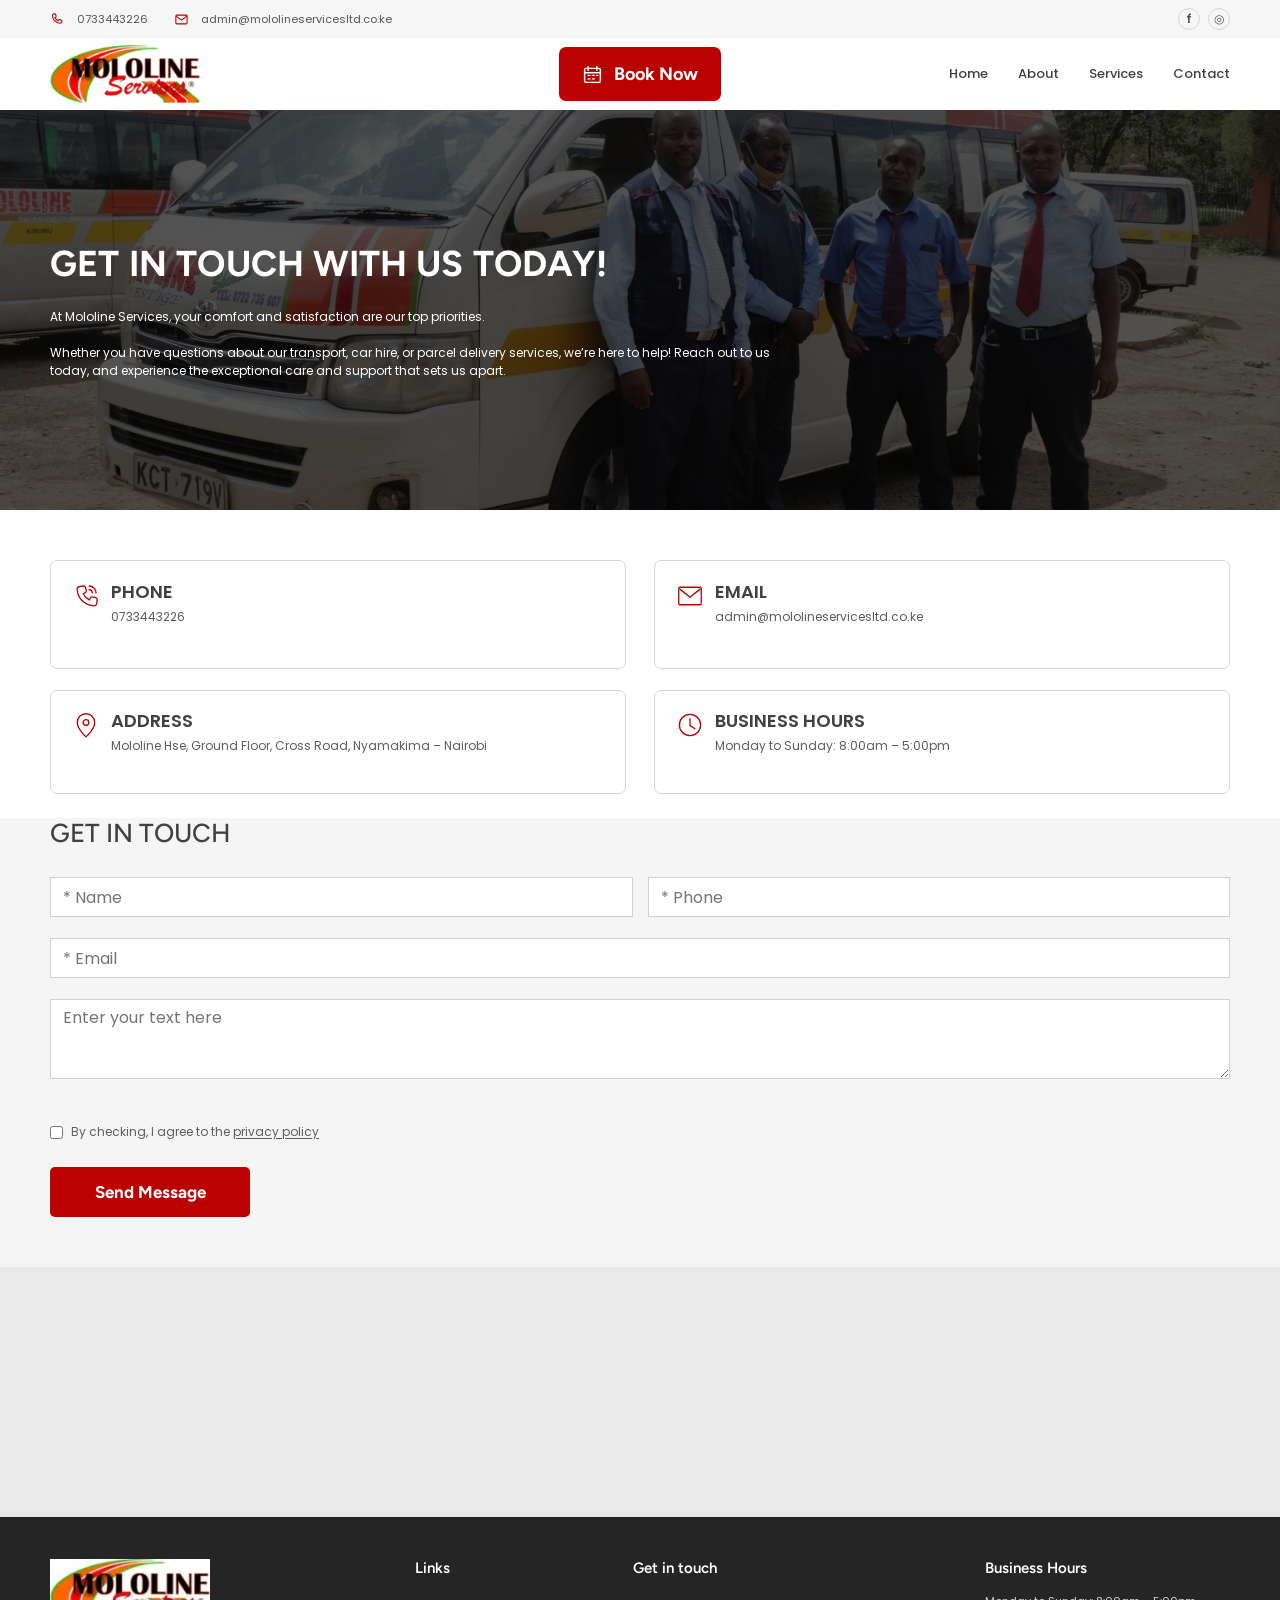
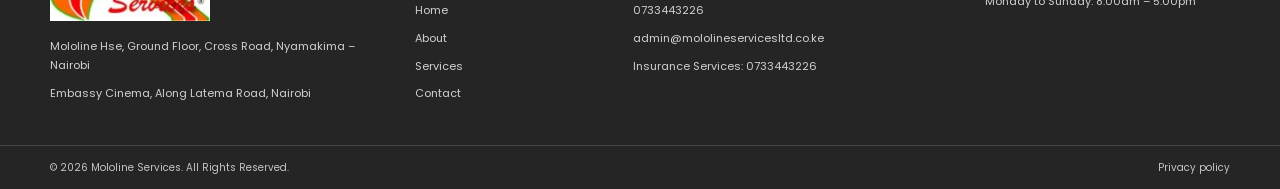
==== index.html @ 15033f82 "Publish Mololine contact site" ====
<!doctype html>
<html lang="en">
  <head>
    <meta charset="utf-8" />
    <meta name="viewport" content="width=device-width, initial-scale=1" />
    <meta
      name="description"
      content="Contact Mololine Services for transport, car hire and parcel delivery enquiries."
    />
    <meta name="theme-color" content="#ffffff" />
    <title>Contact Mololine | Book or Get in Touch</title>
    <link rel="preconnect" href="https://fonts.googleapis.com" />
    <link rel="preconnect" href="https://fonts.gstatic.com" crossorigin />
    <link
      href="https://fonts.googleapis.com/css2?family=Figtree:wght@400;500;600;700;800&family=Poppins:wght@300;400;500;600;700&display=swap"
      rel="stylesheet"
    />
    <link rel="stylesheet" href="styles.css" />
    <script src="app.js" defer></script>
  </head>
  <body>
    <div class="contact-strip">
      <div class="contact-strip-inner">
        <div class="strip-group">
          <span class="strip-icon" aria-hidden="true">
            <svg viewBox="0 0 24 24"><path d="M4 5.5A2.5 2.5 0 0 1 6.5 3h1.2a1.5 1.5 0 0 1 1.45 1.12l.67 2.5a1.5 1.5 0 0 1-.75 1.7l-1.22.7a13.7 13.7 0 0 0 5.13 5.13l.7-1.22a1.5 1.5 0 0 1 1.7-.75l2.5.67A1.5 1.5 0 0 1 19 14.3v1.2a2.5 2.5 0 0 1-2.5 2.5h-.8A12.7 12.7 0 0 1 4 6.3z"/></svg>
          </span>
          <a href="tel:0733443226">0733443226</a>
        </div>
        <div class="strip-group">
          <span class="strip-icon" aria-hidden="true">
            <svg viewBox="0 0 24 24"><rect x="3" y="5" width="18" height="14" rx="1.5"/><path d="m4 7 8 6 8-6"/></svg>
          </span>
          <a href="mailto:admin@mololineservicesltd.co.ke">admin@mololineservicesltd.co.ke</a>
        </div>
        <div class="social-links" aria-label="Social media">
          <a href="https://facebook.com/MoloLineServicesLimited" aria-label="Facebook">f</a>
          <a href="https://instagram.com/mololineservices" aria-label="Instagram">◎</a>
        </div>
      </div>
    </div>

    <header class="site-header" id="top">
      <div class="header-inner">
        <a class="brand" href="#top" aria-label="Mololine Services home">
          <img src="mololine-logo.webp" alt="MOLOLINE Services" width="180" height="70" />
        </a>
        <a class="booking-button" href="https://ticket.mololineserviceskitengela.co.ke/public/booking">
          <svg viewBox="0 0 24 24" aria-hidden="true">
            <rect x="3" y="5" width="18" height="16" rx="1.5" />
            <path d="M7 3v4M17 3v4M3 10h18M7 13h2m3 0h2m3 0h1M7 17h2m3 0h2" />
          </svg>
          <span>Book Now</span>
        </a>
        <button class="menu-toggle" type="button" aria-expanded="false" aria-controls="site-nav" aria-label="Open menu">
          <span></span><span></span><span></span>
        </button>
        <nav class="site-nav" id="site-nav" aria-label="Main navigation">
          <a href="#top">Home</a>
          <a href="#about">About</a>
          <a href="#services">Services</a>
          <a href="#contact">Contact</a>
        </nav>
      </div>
    </header>

    <main>
      <section class="hero" id="about" aria-labelledby="hero-heading">
        <div class="hero-overlay"></div>
        <div class="hero-copy">
          <h1 id="hero-heading">GET IN TOUCH WITH US TODAY!</h1>
          <p>At Mololine Services, your comfort and satisfaction are our top priorities.</p>
          <p>
            Whether you have questions about our transport, car hire, or parcel delivery services,
            we’re here to help! Reach out to us today, and experience the exceptional care and
            support that sets us apart.
          </p>
        </div>
      </section>

      <section class="contact-methods" id="services" aria-label="Contact information">
        <div class="method-grid">
          <article class="method-card">
            <span class="method-icon" aria-hidden="true">
              <svg viewBox="0 0 48 48"><path d="M14.5 8.5 20 8a3 3 0 0 1 3.1 2.2l1.3 5a3 3 0 0 1-1.4 3.3l-3.5 2a24 24 0 0 0 9.8 9.8l2-3.5a3 3 0 0 1 3.3-1.4l5 1.3a3 3 0 0 1 2.2 3.1l-.5 5.5a5 5 0 0 1-5 4.6A28 28 0 0 1 9.9 13.5a5 5 0 0 1 4.6-5z"/><path d="M29 8a11 11 0 0 1 11 11m-11-5a5 5 0 0 1 5 5"/></svg>
            </span>
            <div>
              <h2>Phone</h2>
              <p><a href="tel:0733443226">0733443226</a></p>
            </div>
          </article>
          <article class="method-card">
            <span class="method-icon" aria-hidden="true">
              <svg viewBox="0 0 48 48"><rect x="6" y="10" width="36" height="28" rx="2"/><path d="m8 13 16 13 16-13"/></svg>
            </span>
            <div>
              <h2>Email</h2>
              <p><a href="mailto:admin@mololineservicesltd.co.ke">admin@mololineservicesltd.co.ke</a></p>
            </div>
          </article>
          <article class="method-card">
            <span class="method-icon" aria-hidden="true">
              <svg viewBox="0 0 48 48"><path d="M38 20c0 10-14 23-14 23S10 30 10 20a14 14 0 1 1 28 0Z"/><circle cx="24" cy="20" r="4.5"/></svg>
            </span>
            <div>
              <h2>Address</h2>
              <p>Mololine Hse, Ground Floor, Cross Road, Nyamakima – Nairobi</p>
            </div>
          </article>
          <article class="method-card">
            <span class="method-icon" aria-hidden="true">
              <svg viewBox="0 0 48 48"><circle cx="24" cy="24" r="17"/><path d="M24 14v11l8 5"/></svg>
            </span>
            <div>
              <h2>Business Hours</h2>
              <p>Monday to Sunday: 8:00am – 5:00pm</p>
            </div>
          </article>
        </div>
      </section>

      <section class="contact-form-section" id="contact" aria-labelledby="form-heading">
        <div class="form-wrap">
          <h2 id="form-heading">GET IN TOUCH</h2>
          <form id="contact-form">
            <div class="field-row">
              <input type="text" name="name" placeholder="* Name" aria-label="Name" autocomplete="name" required />
              <input type="tel" name="phone" placeholder="* Phone" aria-label="Phone" autocomplete="tel" required />
            </div>
            <input type="email" name="email" placeholder="* Email" aria-label="Email" autocomplete="email" required />
            <textarea name="message" rows="4" placeholder="Enter your text here" aria-label="Message"></textarea>
            <label class="privacy-check">
              <input type="checkbox" name="consent" required />
              <span>By checking, I agree to the <a href="/privacy-policy">privacy policy</a></span>
            </label>
            <button class="submit-button" type="submit">Send Message</button>
          </form>
        </div>
      </section>

      <section class="map-section" aria-label="Mololine Services location">
        <iframe
          title="Map showing Mololine House in Nyamakima, Nairobi"
          src="https://maps.google.com/maps?q=Mololine%20House%2C%20Cross%20Road%2C%20Nyamakima%2C%20Nairobi&t=&z=14&ie=UTF8&iwloc=&output=embed"
          loading="lazy"
          referrerpolicy="no-referrer-when-downgrade"
        ></iframe>
      </section>
    </main>

    <footer class="site-footer">
      <div class="footer-main">
        <div class="footer-about">
          <a href="#top" aria-label="Mololine Services home">
            <img src="mololine-logo-footer.webp" alt="MOLOLINE Services" width="180" height="70" />
          </a>
          <p>Mololine Hse, Ground Floor, Cross Road, Nyamakima – Nairobi</p>
          <p>Embassy Cinema, Along Latema Road, Nairobi</p>
        </div>
        <div class="footer-links">
          <h2>Links</h2>
          <a href="#top">Home</a>
          <a href="#about">About</a>
          <a href="#services">Services</a>
          <a href="#contact">Contact</a>
        </div>
        <div class="footer-contact">
          <h2>Get in touch</h2>
          <a href="tel:0733443226">0733443226</a>
          <a href="mailto:admin@mololineservicesltd.co.ke">admin@mololineservicesltd.co.ke</a>
          <p>Insurance Services: <a href="tel:0733443226">0733443226</a></p>
        </div>
        <div class="footer-hours">
          <h2>Business Hours</h2>
          <p>Monday to Sunday: 8:00am – 5:00pm</p>
        </div>
      </div>
      <div class="footer-bottom">
        <span>© <span id="year"></span> Mololine Services. All Rights Reserved.</span>
        <a href="/privacy-policy">Privacy policy</a>
      </div>
    </footer>
  </body>
</html>
---- styles.css ----
:root {
  --red: #bb0000;
  --ink: #414141;
  --light: #f6f6f6;
  --line: #d5d5d5;
  font-family: "Poppins", Arial, sans-serif;
  color: var(--ink);
  font-synthesis: none;
  text-rendering: optimizeLegibility;
}

* { box-sizing: border-box; }
html { scroll-behavior: smooth; }
body { margin: 0; background: #fff; }
a { color: inherit; text-decoration: none; }
button, input, textarea { font: inherit; }

.contact-strip { min-height: 38px; background: #f6f6f6; color: #555; font-size: 11px; }
.contact-strip-inner { width: min(1180px, calc(100% - 40px)); min-height: 38px; margin: auto; display: flex; align-items: center; gap: 26px; }
.strip-group { display: flex; align-items: center; gap: 12px; }
.strip-group > a + a { margin-left: 8px; }
.strip-icon { display: inline-flex; width: 15px; height: 15px; color: var(--red); }
.strip-icon svg { width: 100%; height: 100%; fill: none; stroke: currentColor; stroke-width: 1.7; stroke-linecap: round; stroke-linejoin: round; }
.social-links { display: flex; gap: 8px; margin-left: auto; }
.social-links a { display: grid; width: 22px; height: 22px; place-items: center; border: 1px solid #d7d7d7; border-radius: 50%; font-size: 12px; font-weight: 600; }

.site-header { position: relative; z-index: 5; height: 72px; background: #fff; }
.header-inner { position: relative; width: min(1180px, calc(100% - 40px)); height: 100%; margin: auto; display: flex; align-items: center; justify-content: space-between; }
.brand { display: flex; align-items: center; }
.brand img { display: block; width: 150px; height: auto; object-fit: contain; }
.booking-button { position: absolute; left: 50%; top: 50%; transform: translate(-50%, -50%); display: inline-flex; height: 54px; min-width: 162px; align-items: center; justify-content: center; gap: 11px; padding: 0 22px; border-radius: 7px; background: var(--red); color: #fff; font: 700 18px "Figtree", sans-serif; }
.booking-button:hover, .submit-button:hover { background: #a00000; }
.booking-button svg { width: 21px; height: 21px; fill: none; stroke: currentColor; stroke-width: 1.7; stroke-linecap: round; stroke-linejoin: round; }
.site-nav { display: flex; align-items: center; gap: 30px; font-size: 13px; font-weight: 500; }
.site-nav a:hover { color: var(--red); }
.menu-toggle { display: block; width: 38px; height: 38px; padding: 7px 4px; border: 0; background: transparent; cursor: pointer; }
.menu-toggle span { display: block; width: 29px; height: 2px; margin: 6px 0; background: #444; transition: transform .2s, opacity .2s; }
.menu-toggle[aria-expanded="true"] span:first-child { transform: translateY(8px) rotate(45deg); }
.menu-toggle[aria-expanded="true"] span:nth-child(2) { opacity: 0; }
.menu-toggle[aria-expanded="true"] span:last-child { transform: translateY(-8px) rotate(-45deg); }

.hero { position: relative; min-height: 400px; display: flex; align-items: center; overflow: hidden; background: #333 url("contact-hero.jpg") center 47% / cover no-repeat; color: #fff; }
.hero-overlay { position: absolute; inset: 0; background: rgba(0, 0, 0, .68); }
.hero-copy { position: relative; z-index: 1; width: min(1180px, calc(100% - 40px)); margin: auto; padding: 35px 0; transform: translateY(1px); }
.hero h1 { margin: 0 0 23px; font: 700 36px/1.2 "Figtree", sans-serif; letter-spacing: .005em; }
.hero p { max-width: 720px; margin: 0 0 18px; font-size: 12px; font-weight: 400; line-height: 1.5; }
.hero p:last-child { margin-bottom: 0; }

.contact-methods { padding: 50px 0 24px; background: #fff; }
.method-grid { width: min(1180px, calc(100% - 30px)); margin: auto; display: grid; grid-template-columns: repeat(2, minmax(0, 1fr)); align-items: start; gap: 21px 28px; }
.method-card { min-height: 109px; display: flex; align-items: flex-start; gap: 10px; padding: 20px 20px; border: 1px solid #d6d6d6; border-radius: 7px; background: #fff; }
.method-card:nth-child(n + 3) { min-height: 104px; padding-top: 19px; }
.method-icon { display: block; width: 30px; height: 30px; flex: 0 0 30px; color: var(--red); }
.method-icon svg { width: 100%; height: 100%; fill: none; stroke: currentColor; stroke-width: 2.1; stroke-linecap: round; stroke-linejoin: round; }
.method-card h2 { margin: 0 0 4px; font: 600 18px/1.25 "Poppins", sans-serif; text-transform: uppercase; }
.method-card p { margin: 0 0 1px; color: #5d5d5d; font-size: 12px; line-height: 1.5; overflow-wrap: anywhere; }
.method-card a:hover { color: var(--red); }

.contact-form-section { padding: 0 0 50px; background: #f5f5f5; }
.form-wrap { width: min(1180px, calc(100% - 30px)); margin: auto; }
.form-wrap > h2 { margin: 0 0 24px; font: 500 26px/1.2 "Figtree", sans-serif; }
#contact-form { display: flex; flex-direction: column; align-items: flex-start; gap: 21px; padding-top: 4px; }
.field-row { display: grid; width: 100%; grid-template-columns: repeat(2, minmax(0, 1fr)); gap: 15px; }
#contact-form input[type="text"],
#contact-form input[type="tel"],
#contact-form input[type="email"],
#contact-form textarea { width: 100%; height: 40px; min-height: 40px; padding: 8px 12px; border: 1px solid #d1d1d1; border-radius: 0; outline: 0; background: #fff; color: #444; font: 16px/20px "Poppins", sans-serif; }
#contact-form input::placeholder, #contact-form textarea::placeholder { color: #747474; opacity: 1; }
#contact-form textarea { height: 80px; min-height: 80px; resize: vertical; }
#contact-form input:focus, #contact-form textarea:focus { border-color: #888; }
.privacy-check { display: flex; align-items: center; gap: 8px; margin: 23px 0 5px; color: #5e5e5e; font-size: 12px; }
.privacy-check input { width: 13px; height: 13px; margin: 0; accent-color: var(--red); }
.privacy-check a { text-decoration: underline; text-underline-offset: 2px; }
.submit-button { min-width: 200px; min-height: 50px; padding: 10px 30px; border: 0; border-radius: 5px; background: var(--red); color: white; font: 700 17px "Figtree", sans-serif; cursor: pointer; transition: background .18s; }

.map-section { height: 250px; background: #e9e9e9; }
.map-section iframe { display: block; width: 100%; height: 100%; border: 0; }

.site-footer { background: #252525; color: #eee; }
.footer-main { width: min(1180px, calc(100% - 40px)); margin: auto; padding: 42px 0 34px; display: grid; grid-template-columns: 1.35fr .75fr 1.3fr 1fr; gap: 34px; }
.footer-about img { display: block; width: 160px; height: auto; margin: 0 0 16px; }
.footer-about p, .footer-contact p, .footer-hours p { margin: 0 0 9px; color: #d1d1d1; font-size: 11px; line-height: 1.7; }
.footer-main h2 { margin: 0 0 15px; color: #fff; font: 600 15px "Figtree", sans-serif; }
.footer-links, .footer-contact { display: flex; flex-direction: column; align-items: flex-start; gap: 9px; }
.footer-links a, .footer-contact > a, .footer-contact p { color: #d1d1d1; font-size: 11px; line-height: 1.7; }
.footer-links a:hover, .footer-contact a:hover, .footer-bottom a:hover { color: #fff; }
.footer-bottom { min-height: 44px; display: flex; justify-content: space-between; align-items: center; gap: 15px; padding: 10px max(calc((100vw - 1180px) / 2), 20px); border-top: 1px solid rgba(255,255,255,.15); color: #c5c5c5; font-size: 10px; }

@media (min-width: 901px) {
  .contact-strip { display: block; }
}

@media (max-width: 900px) {
  .contact-strip { display: none; }
  .site-header { height: 72px; }
  .header-inner { width: calc(100% - 38px); }
  .brand img { width: 150px; }
  .booking-button { min-width: 162px; height: 54px; font-size: 18px; }
  .site-nav { position: absolute; top: 72px; right: -19px; left: -19px; display: none; align-items: stretch; gap: 0; padding: 8px 20px 16px; background: #fff; box-shadow: 0 9px 14px rgba(0,0,0,.11); }
  .site-nav.is-open { display: flex; flex-direction: column; }
  .site-nav a { padding: 12px 0; border-bottom: 1px solid #eee; }
  .hero { min-height: 400px; }
  .hero-copy { width: calc(100% - 30px); }
  .hero h1 { margin-bottom: 23px; font-size: 36px; }
  .hero p { max-width: 513px; }
}

@media (max-width: 560px) {
  .header-inner { width: calc(100% - 28px); }
  .brand img { width: 120px; }
  .booking-button { min-width: 122px; height: 43px; gap: 7px; padding: 0 12px; font-size: 14px; }
  .booking-button svg { width: 18px; height: 18px; }
  .menu-toggle { width: 31px; padding-right: 0; }
  .menu-toggle span { width: 26px; }
  .site-nav { right: -14px; left: -14px; }
  .hero { min-height: 390px; background-position: 53% center; }
  .hero-copy { width: calc(100% - 30px); }
  .hero-copy { transform: none; }
  .hero h1 { max-width: 390px; margin-bottom: 19px; font-size: 29px; }
  .hero p { margin-bottom: 12px; font-size: 12px; line-height: 1.5; }
  .contact-methods { padding: 28px 0 34px; }
  .method-grid { width: calc(100% - 30px); grid-template-columns: 1fr; gap: 14px; }
  .method-card { min-height: 108px; padding: 22px 21px; }
  .method-card h2 { font-size: 18px; }
  .method-card p { font-size: 12px; }
  .contact-form-section { padding: 30px 0 36px; }
  .form-wrap { width: calc(100% - 30px); }
  .form-wrap > h2 { margin-bottom: 24px; font-size: 25px; }
  #contact-form { gap: 15px; }
  .field-row { grid-template-columns: 1fr; gap: 15px; }
  #contact-form input[type="text"],
  #contact-form input[type="tel"],
  #contact-form input[type="email"],
  #contact-form textarea { height: 43px; min-height: 43px; font-size: 14px; }
  #contact-form textarea { height: 105px; min-height: 105px; }
  .privacy-check { align-items: flex-start; font-size: 11px; }
  .privacy-check input { margin-top: 2px; }
  .submit-button { min-width: 185px; }
  .map-section { height: 210px; }
  .footer-main { width: calc(100% - 30px); padding: 30px 0; grid-template-columns: 1fr 1fr; gap: 26px 18px; }
  .footer-about { grid-column: 1 / -1; }
  .footer-bottom { padding-right: 15px; padding-left: 15px; font-size: 9px; }
}

@media (prefers-reduced-motion: reduce) {
  *, *::before, *::after { scroll-behavior: auto !important; transition-duration: .01ms !important; }
}
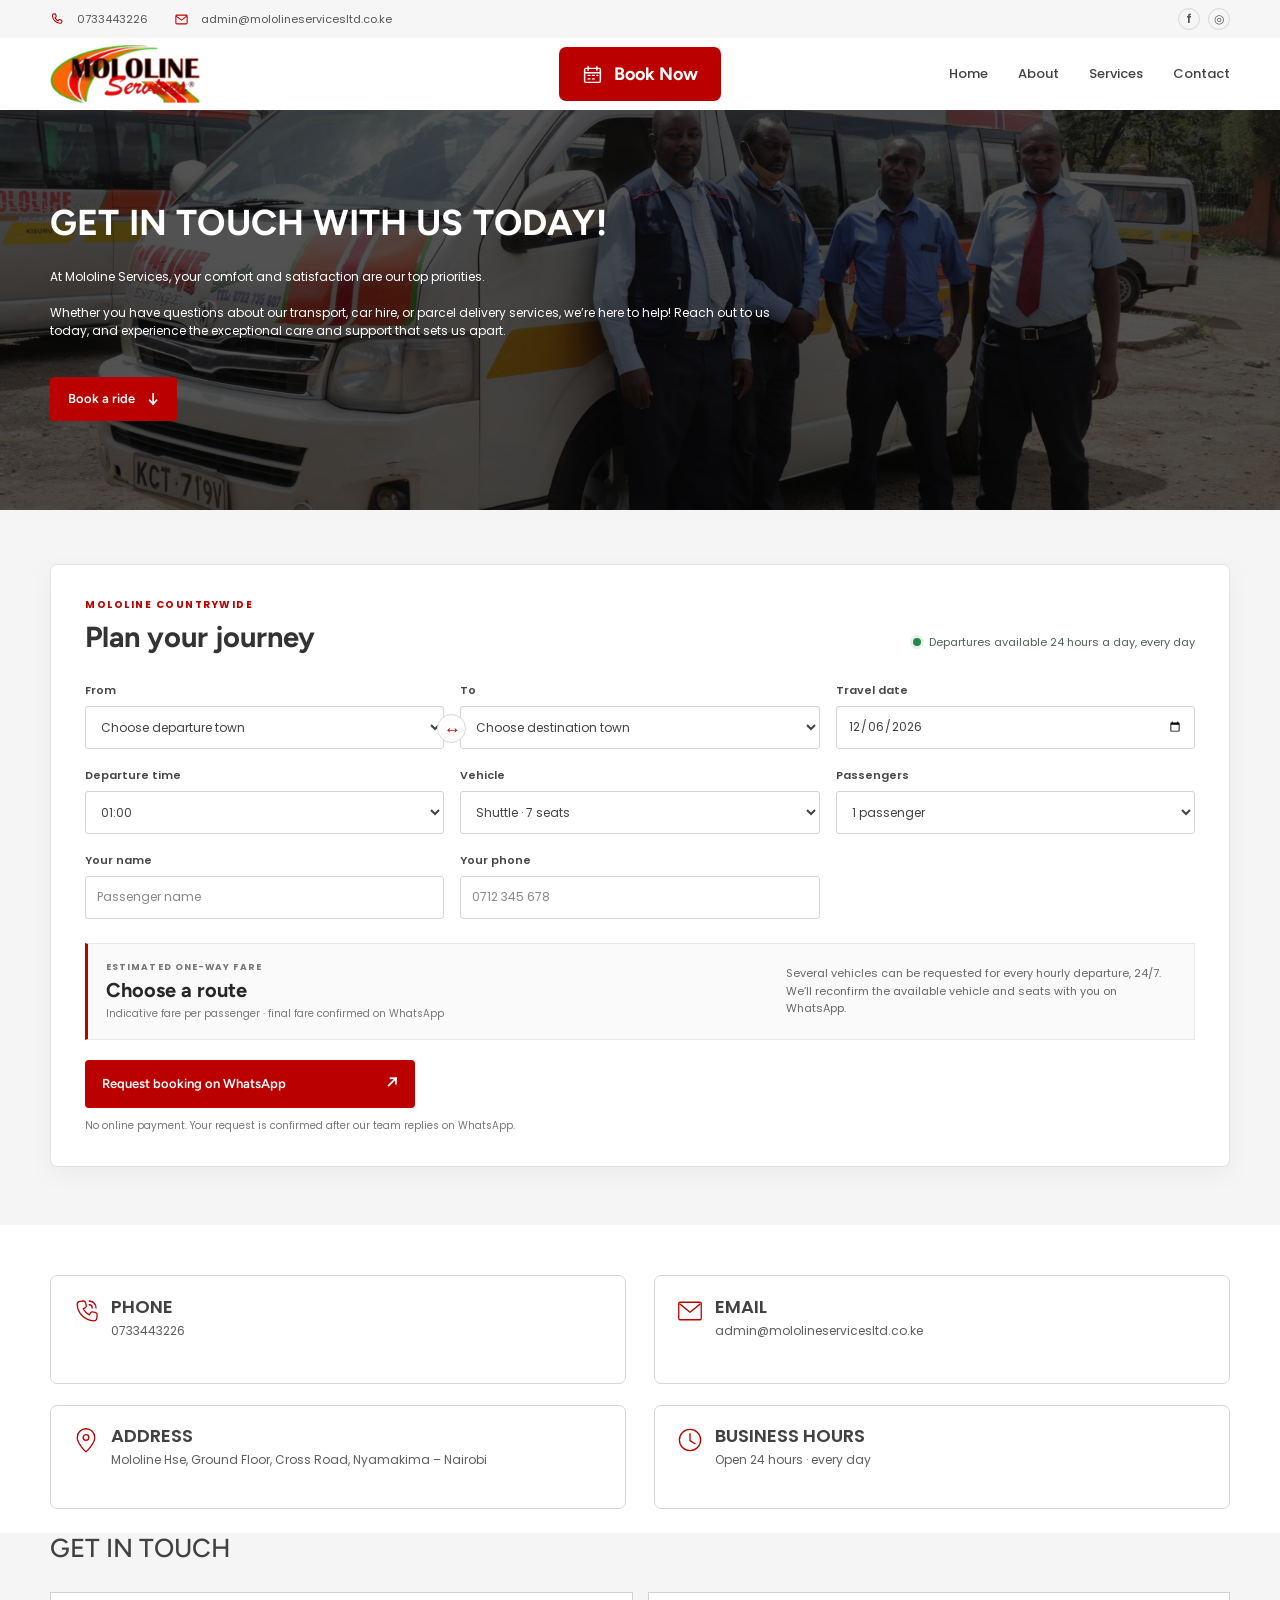
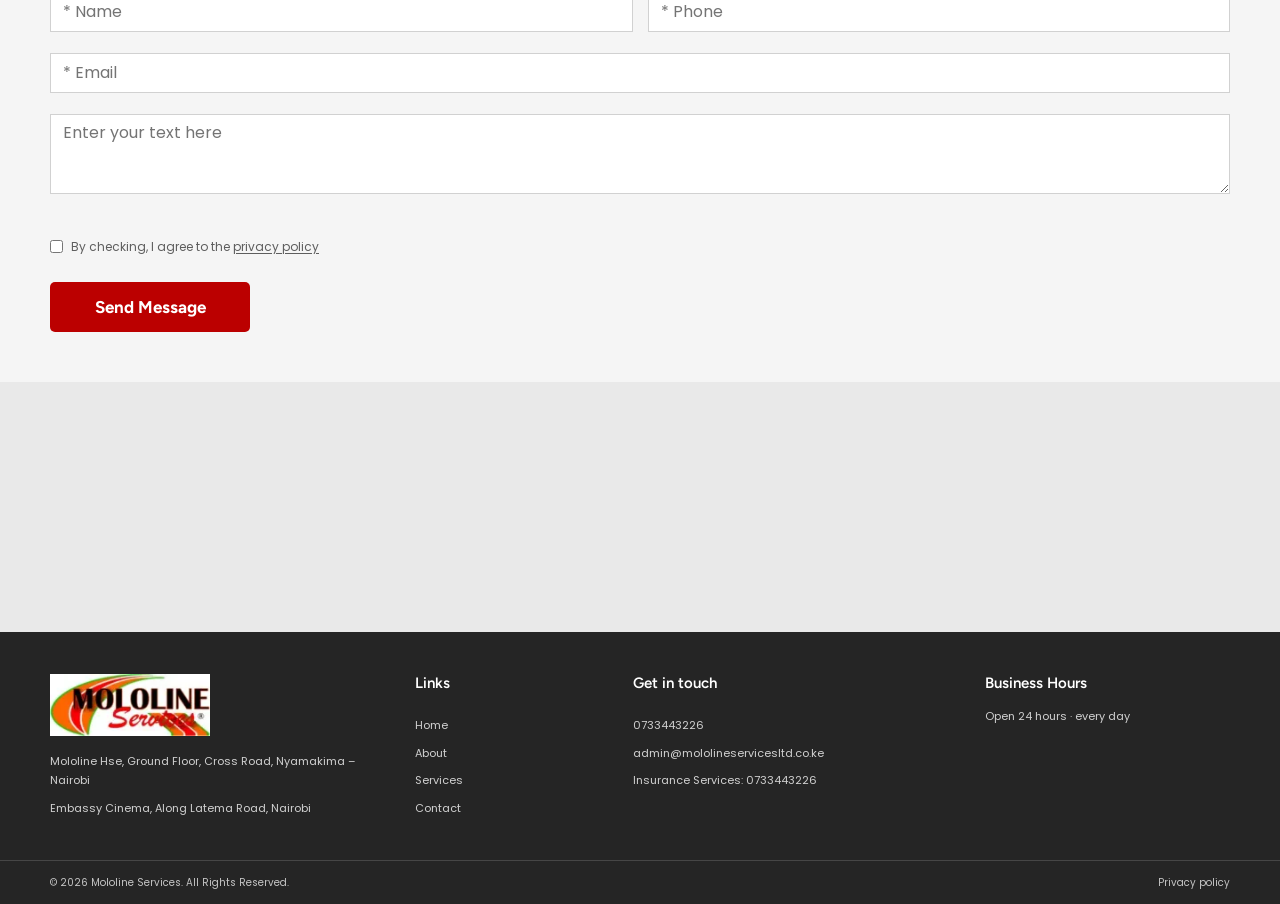
==== commit a75101b7: "Add nationwide WhatsApp booking flow Add 24/7 nationwide booking, indicative route fares, and direct" ====
--- a/index.html
+++ b/index.html
@@ -45,7 +45,7 @@
         <a class="brand" href="#top" aria-label="Mololine Services home">
           <img src="mololine-logo.webp" alt="MOLOLINE Services" width="180" height="70" />
         </a>
-        <a class="booking-button" href="https://ticket.mololineserviceskitengela.co.ke/public/booking">
+        <a class="booking-button" href="#booking">
           <svg viewBox="0 0 24 24" aria-hidden="true">
             <rect x="3" y="5" width="18" height="16" rx="1.5" />
             <path d="M7 3v4M17 3v4M3 10h18M7 13h2m3 0h2m3 0h1M7 17h2m3 0h2" />
@@ -75,6 +75,79 @@
             we’re here to help! Reach out to us today, and experience the exceptional care and
             support that sets us apart.
           </p>
+          <a class="hero-booking-link" href="#booking">Book a ride <span aria-hidden="true">↓</span></a>
+        </div>
+      </section>
+
+      <section class="booking-section" id="booking" aria-labelledby="booking-heading">
+        <div class="booking-wrap">
+          <div class="booking-heading">
+            <div>
+              <p class="booking-eyebrow">MOLOLINE COUNTRYWIDE</p>
+              <h2 id="booking-heading">Plan your journey</h2>
+            </div>
+            <p class="availability-note"><span aria-hidden="true"></span> Departures available 24 hours a day, every day</p>
+          </div>
+
+          <form id="booking-form">
+            <div class="booking-fields">
+              <label>
+                <span>From</span>
+                <select name="origin" id="origin" required>
+                  <option value="">Choose departure town</option>
+                </select>
+              </label>
+              <button class="route-swap" id="swap-route" type="button" aria-label="Swap departure and destination">↔</button>
+              <label>
+                <span>To</span>
+                <select name="destination" id="destination" required>
+                  <option value="">Choose destination town</option>
+                </select>
+              </label>
+              <label>
+                <span>Travel date</span>
+                <input name="date" id="travel-date" type="date" required />
+              </label>
+              <label>
+                <span>Departure time</span>
+                <select name="time" id="departure-time" required></select>
+              </label>
+              <label>
+                <span>Vehicle</span>
+                <select name="vehicle" id="vehicle" required>
+                  <option value="Shuttle (7 seats)">Shuttle · 7 seats</option>
+                  <option value="Minibus (14 seats)">Minibus · 14 seats</option>
+                  <option value="Coach (45 seats)">Coach · 45 seats</option>
+                </select>
+              </label>
+              <label>
+                <span>Passengers</span>
+                <select name="passengers" id="passengers" required></select>
+              </label>
+              <label>
+                <span>Your name</span>
+                <input name="name" type="text" autocomplete="name" placeholder="Passenger name" required />
+              </label>
+              <label>
+                <span>Your phone</span>
+                <input name="phone" type="tel" autocomplete="tel" placeholder="0712 345 678" required />
+              </label>
+            </div>
+
+            <div class="booking-summary" aria-live="polite">
+              <div>
+                <span class="fare-label">ESTIMATED ONE-WAY FARE</span>
+                <strong id="fare-estimate">Choose a route</strong>
+                <small>Indicative fare per passenger · final fare confirmed on WhatsApp</small>
+              </div>
+              <p>Several vehicles can be requested for every hourly departure, 24/7. We’ll reconfirm the available vehicle and seats with you on WhatsApp.</p>
+            </div>
+
+            <button class="booking-submit" type="submit">
+              <span>Request booking on WhatsApp</span><span aria-hidden="true">↗</span>
+            </button>
+            <p class="booking-disclaimer">No online payment. Your request is confirmed after our team replies on WhatsApp.</p>
+          </form>
         </div>
       </section>
 
@@ -113,7 +186,7 @@
             </span>
             <div>
               <h2>Business Hours</h2>
-              <p>Monday to Sunday: 8:00am – 5:00pm</p>
+              <p>Open 24 hours · every day</p>
             </div>
           </article>
         </div>
@@ -172,7 +245,7 @@
         </div>
         <div class="footer-hours">
           <h2>Business Hours</h2>
-          <p>Monday to Sunday: 8:00am – 5:00pm</p>
+          <p>Open 24 hours · every day</p>
         </div>
       </div>
       <div class="footer-bottom">
--- a/styles.css
+++ b/styles.css
@@ -45,6 +45,34 @@
 .hero h1 { margin: 0 0 23px; font: 700 36px/1.2 "Figtree", sans-serif; letter-spacing: .005em; }
 .hero p { max-width: 720px; margin: 0 0 18px; font-size: 12px; font-weight: 400; line-height: 1.5; }
 .hero p:last-child { margin-bottom: 0; }
+.hero-booking-link { display: inline-flex; align-items: center; gap: 12px; margin-top: 19px; padding: 12px 18px; border-radius: 4px; background: var(--red); color: #fff; font: 600 13px "Figtree", sans-serif; }
+.hero-booking-link span { font-size: 17px; }
+.hero-booking-link:hover { background: #a00000; }
+
+.booking-section { padding: 54px 0 58px; background: #f5f5f5; }
+.booking-wrap { width: min(1180px, calc(100% - 40px)); margin: auto; padding: 32px 34px; border: 1px solid #e1e1e1; border-radius: 7px; background: #fff; box-shadow: 0 8px 28px rgba(0,0,0,.045); }
+.booking-heading { display: flex; align-items: end; justify-content: space-between; gap: 20px; margin-bottom: 27px; }
+.booking-eyebrow { margin: 0 0 7px; color: var(--red); font-size: 10px; font-weight: 700; letter-spacing: .15em; }
+.booking-heading h2 { margin: 0; color: #333; font: 700 29px/1.2 "Figtree", sans-serif; }
+.availability-note { display: flex; align-items: center; gap: 8px; margin: 0 0 4px; color: #4f6253; font-size: 11px; }
+.availability-note span { width: 8px; height: 8px; border-radius: 50%; background: #26874d; box-shadow: 0 0 0 3px #e4f3e8; }
+.booking-fields { position: relative; display: grid; grid-template-columns: repeat(3, minmax(0, 1fr)); gap: 18px 16px; }
+.booking-fields label { display: flex; min-width: 0; flex-direction: column; gap: 7px; }
+.booking-fields label > span { color: #464646; font-size: 11px; font-weight: 600; }
+.booking-fields input, .booking-fields select { width: 100%; min-width: 0; height: 43px; padding: 0 11px; border: 1px solid #d5d5d5; border-radius: 3px; outline: 0; background: #fff; color: #424242; font: 12px "Poppins", sans-serif; }
+.booking-fields input:focus, .booking-fields select:focus { border-color: var(--red); box-shadow: 0 0 0 3px rgba(187,0,0,.08); }
+.booking-fields input::placeholder { color: #888; }
+.route-swap { position: absolute; z-index: 1; top: 32px; left: calc(33.333% - 18px); width: 29px; height: 29px; border: 1px solid #d7d7d7; border-radius: 50%; background: #fff; color: var(--red); cursor: pointer; font-size: 17px; }
+.booking-summary { display: flex; justify-content: space-between; align-items: center; gap: 22px; margin-top: 24px; padding: 17px 18px; border: 1px solid #e9e9e9; border-left: 3px solid var(--red); background: #fafafa; }
+.booking-summary > div { display: flex; flex-direction: column; gap: 4px; }
+.fare-label { color: #777; font-size: 9px; font-weight: 700; letter-spacing: .12em; }
+.booking-summary strong { color: #272727; font: 700 20px "Figtree", sans-serif; }
+.booking-summary small { color: #777; font-size: 10px; }
+.booking-summary > p { max-width: 390px; margin: 0; color: #676767; font-size: 11px; line-height: 1.6; }
+.booking-submit { display: flex; width: min(100%, 330px); min-height: 48px; align-items: center; justify-content: space-between; margin-top: 20px; padding: 0 17px; border: 0; border-radius: 4px; background: var(--red); color: #fff; font: 600 13px "Figtree", sans-serif; cursor: pointer; }
+.booking-submit:hover { background: #a00000; }
+.booking-submit span:last-child { font-size: 18px; }
+.booking-disclaimer { margin: 10px 0 0; color: #767676; font-size: 10px; }
 
 .contact-methods { padding: 50px 0 24px; background: #fff; }
 .method-grid { width: min(1180px, calc(100% - 30px)); margin: auto; display: grid; grid-template-columns: repeat(2, minmax(0, 1fr)); align-items: start; gap: 21px 28px; }
@@ -103,6 +131,10 @@
   .hero-copy { width: calc(100% - 30px); }
   .hero h1 { margin-bottom: 23px; font-size: 36px; }
   .hero p { max-width: 513px; }
+  .booking-section { padding: 35px 0; }
+  .booking-wrap { width: calc(100% - 30px); padding: 26px 23px; }
+  .booking-fields { grid-template-columns: repeat(2, minmax(0, 1fr)); }
+  .route-swap { top: 31px; left: calc(50% - 15px); }
 }
 
 @media (max-width: 560px) {
@@ -118,6 +150,20 @@
   .hero-copy { transform: none; }
   .hero h1 { max-width: 390px; margin-bottom: 19px; font-size: 29px; }
   .hero p { margin-bottom: 12px; font-size: 12px; line-height: 1.5; }
+  .hero-booking-link { margin-top: 13px; padding: 10px 14px; }
+  .booking-section { padding: 27px 0 30px; }
+  .booking-wrap { width: calc(100% - 30px); padding: 22px 17px; }
+  .booking-heading { display: block; margin-bottom: 20px; }
+  .booking-heading h2 { font-size: 25px; }
+  .availability-note { margin-top: 12px; font-size: 10px; }
+  .booking-fields { grid-template-columns: 1fr; gap: 13px; }
+  .route-swap { top: 81px; right: 9px; left: auto; }
+  .booking-fields label > span { font-size: 11px; }
+  .booking-summary { align-items: flex-start; flex-direction: column; gap: 11px; margin-top: 18px; padding: 14px; }
+  .booking-summary strong { font-size: 18px; }
+  .booking-summary > p { font-size: 10px; }
+  .booking-submit { width: 100%; }
+  .booking-disclaimer { font-size: 9px; line-height: 1.5; }
   .contact-methods { padding: 28px 0 34px; }
   .method-grid { width: calc(100% - 30px); grid-template-columns: 1fr; gap: 14px; }
   .method-card { min-height: 108px; padding: 22px 21px; }
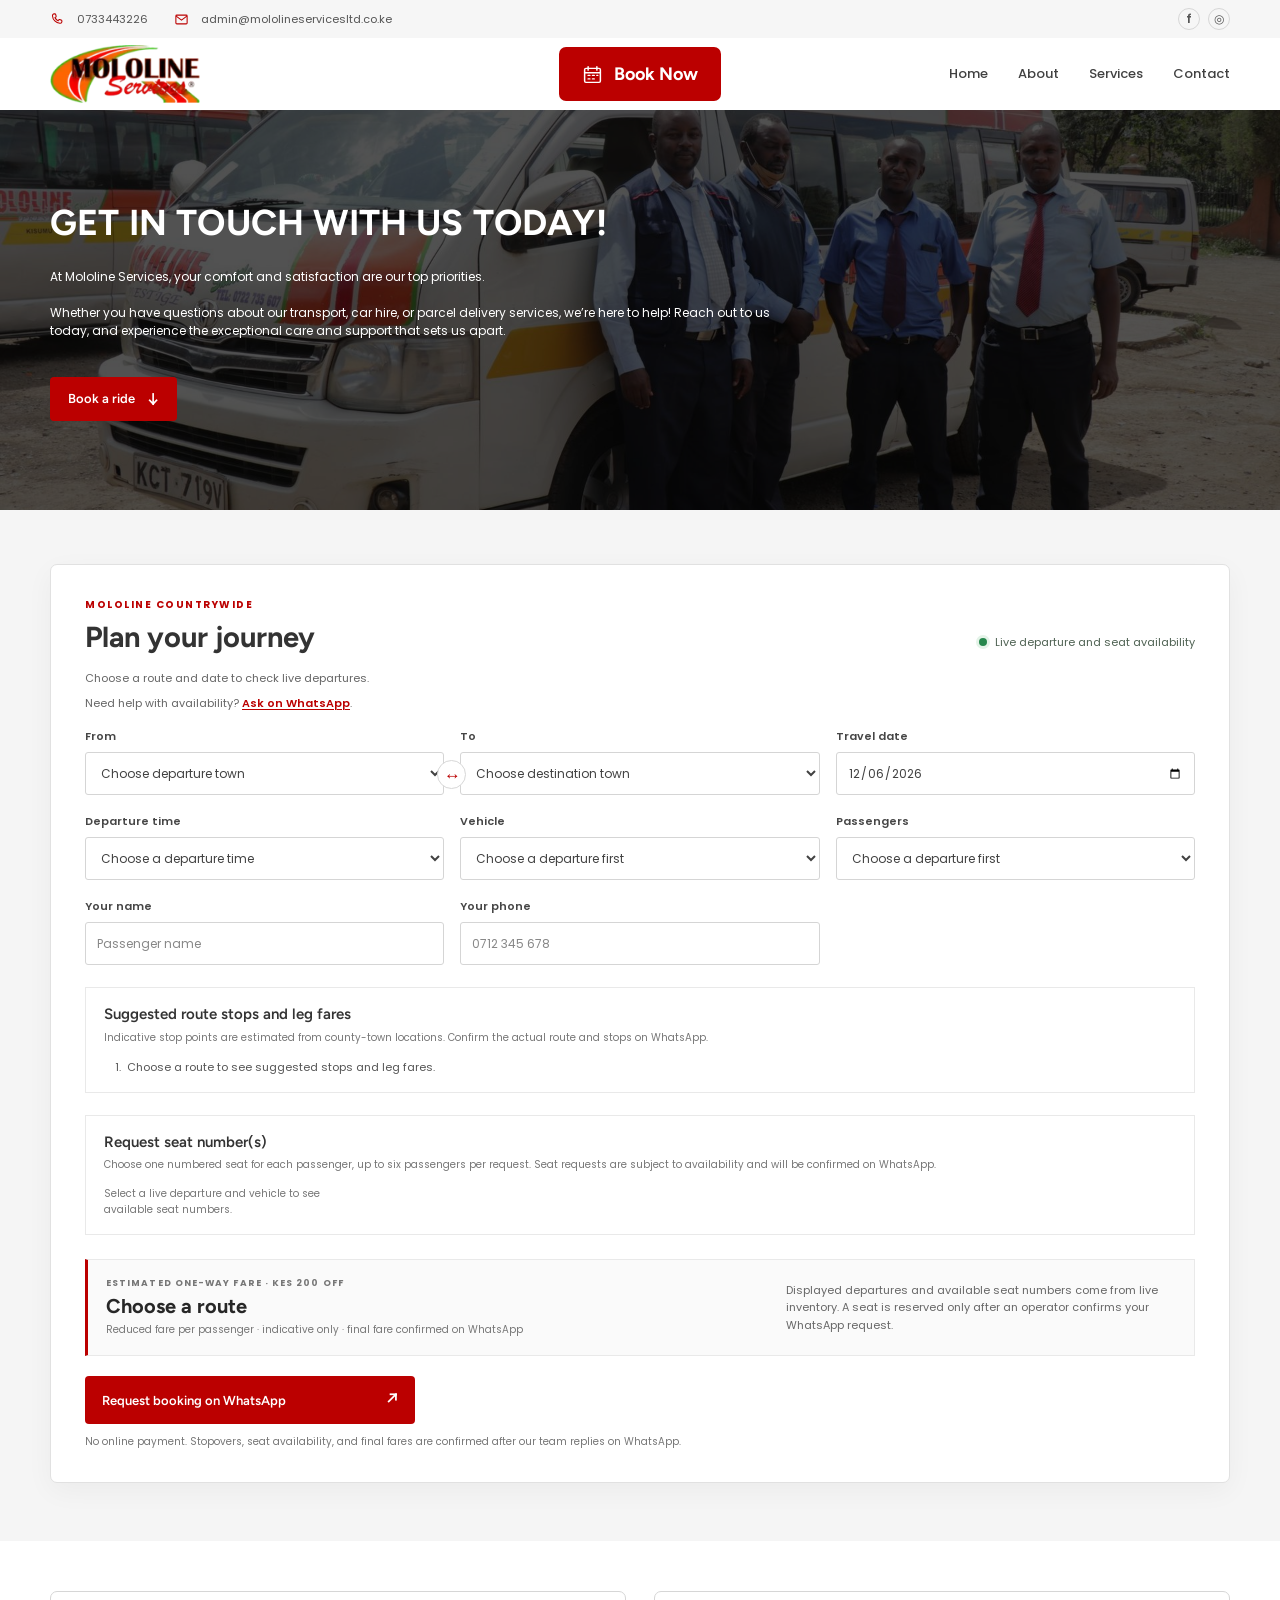
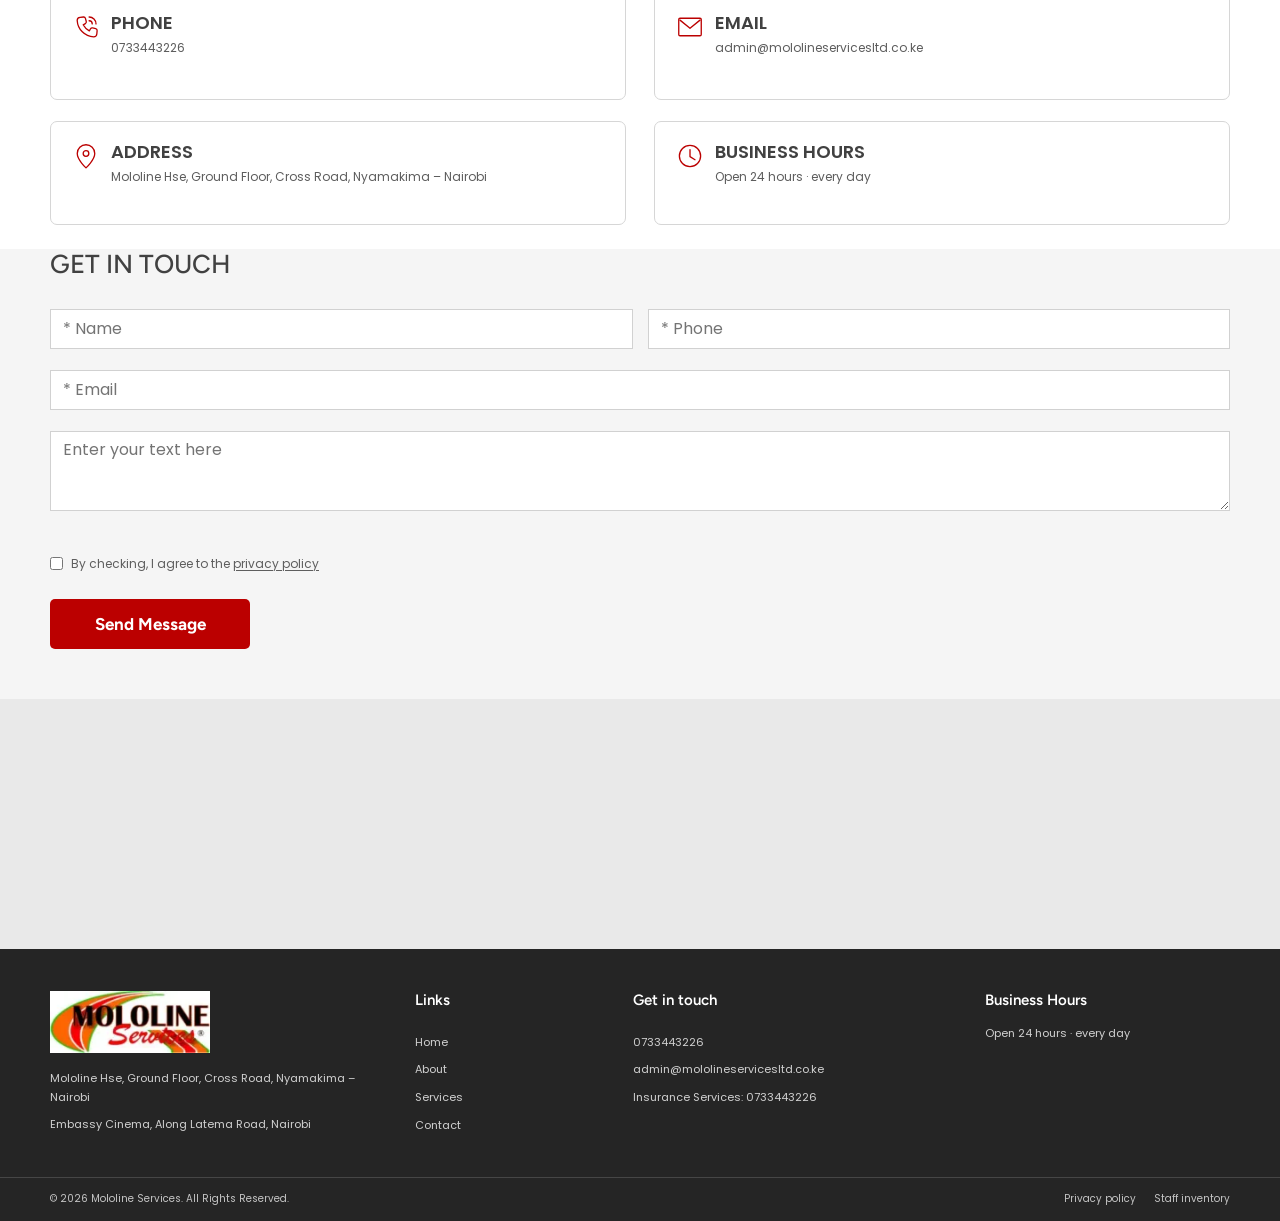
==== commit 440820a4: "Add live Google Sheets seat inventory" ====
--- a/index.html
+++ b/index.html
@@ -16,7 +16,8 @@
       rel="stylesheet"
     />
     <link rel="stylesheet" href="styles.css" />
-    <script src="app.js" defer></script>
+    <script src="inventory-config.js"></script>
+    <script type="module" src="app.js"></script>
   </head>
   <body>
     <div class="contact-strip">
@@ -86,8 +87,11 @@
               <p class="booking-eyebrow">MOLOLINE COUNTRYWIDE</p>
               <h2 id="booking-heading">Plan your journey</h2>
             </div>
-            <p class="availability-note"><span aria-hidden="true"></span> Departures available 24 hours a day, every day</p>
+            <p class="availability-note"><span aria-hidden="true"></span> Live departure and seat availability</p>
           </div>
+
+          <p class="inventory-status" id="inventory-status" role="status">Choose a route and date to check live departures.</p>
+          <p class="inventory-fallback">Need help with availability? <a href="https://wa.me/254733443226?text=Hello%20Mololine%2C%20please%20help%20me%20check%20live%20seat%20availability." target="_blank" rel="noopener noreferrer">Ask on WhatsApp</a>.</p>
 
           <form id="booking-form">
             <div class="booking-fields">
@@ -110,14 +114,14 @@
               </label>
               <label>
                 <span>Departure time</span>
-                <select name="time" id="departure-time" required></select>
+                <select name="time" id="departure-time" required>
+                  <option value="">Choose a departure time</option>
+                </select>
               </label>
               <label>
                 <span>Vehicle</span>
                 <select name="vehicle" id="vehicle" required>
-                  <option value="Shuttle (7 seats)">Shuttle · 7 seats</option>
-                  <option value="Minibus (14 seats)">Minibus · 14 seats</option>
-                  <option value="Coach (45 seats)">Coach · 45 seats</option>
+                  <option value="">Choose a departure first</option>
                 </select>
               </label>
               <label>
@@ -134,19 +138,33 @@
               </label>
             </div>
 
+            <section class="booking-extra" aria-labelledby="stops-heading" aria-live="polite">
+              <h3 id="stops-heading">Suggested route stops and leg fares</h3>
+              <p class="booking-extra-note">Indicative stop points are estimated from county-town locations. Confirm the actual route and stops on WhatsApp.</p>
+              <ol class="route-stops" id="route-stops">
+                <li>Choose a route to see suggested stops and leg fares.</li>
+              </ol>
+            </section>
+
+            <section class="booking-extra seat-request-section" aria-labelledby="seats-heading">
+              <h3 id="seats-heading">Request seat number(s)</h3>
+              <p class="booking-extra-note">Choose one numbered seat for each passenger, up to six passengers per request. Seat requests are subject to availability and will be confirmed on WhatsApp.</p>
+              <div class="seat-fields" id="seat-requests"></div>
+            </section>
+
             <div class="booking-summary" aria-live="polite">
               <div>
-                <span class="fare-label">ESTIMATED ONE-WAY FARE</span>
+                <span class="fare-label">ESTIMATED ONE-WAY FARE · KES 200 OFF</span>
                 <strong id="fare-estimate">Choose a route</strong>
-                <small>Indicative fare per passenger · final fare confirmed on WhatsApp</small>
+                <small>Reduced fare per passenger · indicative only · final fare confirmed on WhatsApp</small>
               </div>
-              <p>Several vehicles can be requested for every hourly departure, 24/7. We’ll reconfirm the available vehicle and seats with you on WhatsApp.</p>
+              <p>Displayed departures and available seat numbers come from live inventory. A seat is reserved only after an operator confirms your WhatsApp request.</p>
             </div>
 
             <button class="booking-submit" type="submit">
               <span>Request booking on WhatsApp</span><span aria-hidden="true">↗</span>
             </button>
-            <p class="booking-disclaimer">No online payment. Your request is confirmed after our team replies on WhatsApp.</p>
+            <p class="booking-disclaimer">No online payment. Stopovers, seat availability, and final fares are confirmed after our team replies on WhatsApp.</p>
           </form>
         </div>
       </section>
@@ -250,7 +268,10 @@
       </div>
       <div class="footer-bottom">
         <span>© <span id="year"></span> Mololine Services. All Rights Reserved.</span>
-        <a href="/privacy-policy">Privacy policy</a>
+        <div class="footer-utilities">
+          <a href="/privacy-policy">Privacy policy</a>
+          <a href="admin.html">Staff inventory</a>
+        </div>
       </div>
     </footer>
   </body>
--- a/styles.css
+++ b/styles.css
@@ -56,12 +56,25 @@
 .booking-heading h2 { margin: 0; color: #333; font: 700 29px/1.2 "Figtree", sans-serif; }
 .availability-note { display: flex; align-items: center; gap: 8px; margin: 0 0 4px; color: #4f6253; font-size: 11px; }
 .availability-note span { width: 8px; height: 8px; border-radius: 50%; background: #26874d; box-shadow: 0 0 0 3px #e4f3e8; }
+.inventory-status { margin: -12px 0 18px; color: #666; font-size: 11px; line-height: 1.6; }
+.inventory-fallback { margin: -10px 0 16px; color: #666; font-size: 11px; }
+.inventory-fallback a { color: var(--red); font-weight: 600; text-decoration: underline; text-underline-offset: 2px; }
 .booking-fields { position: relative; display: grid; grid-template-columns: repeat(3, minmax(0, 1fr)); gap: 18px 16px; }
 .booking-fields label { display: flex; min-width: 0; flex-direction: column; gap: 7px; }
 .booking-fields label > span { color: #464646; font-size: 11px; font-weight: 600; }
 .booking-fields input, .booking-fields select { width: 100%; min-width: 0; height: 43px; padding: 0 11px; border: 1px solid #d5d5d5; border-radius: 3px; outline: 0; background: #fff; color: #424242; font: 12px "Poppins", sans-serif; }
 .booking-fields input:focus, .booking-fields select:focus { border-color: var(--red); box-shadow: 0 0 0 3px rgba(187,0,0,.08); }
 .booking-fields input::placeholder { color: #888; }
+.booking-extra { margin-top: 22px; padding: 16px 18px; border: 1px solid #e9e9e9; background: #fff; }
+.booking-extra h3 { margin: 0 0 5px; color: #333; font: 600 15px/1.35 "Figtree", sans-serif; }
+.booking-extra-note { margin: 0; color: #777; font-size: 10px; line-height: 1.6; }
+.route-stops { display: grid; grid-template-columns: repeat(2, minmax(0, 1fr)); gap: 8px 20px; margin: 13px 0 0; padding-left: 20px; color: #555; font-size: 11px; }
+.route-stops li { padding-left: 3px; line-height: 1.6; }
+.seat-fields { display: grid; grid-template-columns: repeat(4, minmax(0, 1fr)); gap: 12px; margin-top: 13px; }
+.seat-fields label { display: flex; min-width: 0; flex-direction: column; gap: 7px; }
+.seat-fields label > span { color: #464646; font-size: 11px; font-weight: 600; }
+.seat-fields select { width: 100%; min-width: 0; height: 43px; padding: 0 11px; border: 1px solid #d5d5d5; border-radius: 3px; background: #fff; color: #424242; font: 12px "Poppins", sans-serif; }
+.seat-fields select:focus { border-color: var(--red); outline: 0; box-shadow: 0 0 0 3px rgba(187,0,0,.08); }
 .route-swap { position: absolute; z-index: 1; top: 32px; left: calc(33.333% - 18px); width: 29px; height: 29px; border: 1px solid #d7d7d7; border-radius: 50%; background: #fff; color: var(--red); cursor: pointer; font-size: 17px; }
 .booking-summary { display: flex; justify-content: space-between; align-items: center; gap: 22px; margin-top: 24px; padding: 17px 18px; border: 1px solid #e9e9e9; border-left: 3px solid var(--red); background: #fafafa; }
 .booking-summary > div { display: flex; flex-direction: column; gap: 4px; }
@@ -71,6 +84,7 @@
 .booking-summary > p { max-width: 390px; margin: 0; color: #676767; font-size: 11px; line-height: 1.6; }
 .booking-submit { display: flex; width: min(100%, 330px); min-height: 48px; align-items: center; justify-content: space-between; margin-top: 20px; padding: 0 17px; border: 0; border-radius: 4px; background: var(--red); color: #fff; font: 600 13px "Figtree", sans-serif; cursor: pointer; }
 .booking-submit:hover { background: #a00000; }
+.booking-submit:disabled { opacity: .6; cursor: wait; }
 .booking-submit span:last-child { font-size: 18px; }
 .booking-disclaimer { margin: 10px 0 0; color: #767676; font-size: 10px; }
 
@@ -113,6 +127,7 @@
 .footer-links a, .footer-contact > a, .footer-contact p { color: #d1d1d1; font-size: 11px; line-height: 1.7; }
 .footer-links a:hover, .footer-contact a:hover, .footer-bottom a:hover { color: #fff; }
 .footer-bottom { min-height: 44px; display: flex; justify-content: space-between; align-items: center; gap: 15px; padding: 10px max(calc((100vw - 1180px) / 2), 20px); border-top: 1px solid rgba(255,255,255,.15); color: #c5c5c5; font-size: 10px; }
+.footer-utilities { display: flex; gap: 18px; }
 
 @media (min-width: 901px) {
   .contact-strip { display: block; }
@@ -157,6 +172,8 @@
   .booking-heading h2 { font-size: 25px; }
   .availability-note { margin-top: 12px; font-size: 10px; }
   .booking-fields { grid-template-columns: 1fr; gap: 13px; }
+  .route-stops { grid-template-columns: 1fr; }
+  .seat-fields { grid-template-columns: repeat(2, minmax(0, 1fr)); }
   .route-swap { top: 81px; right: 9px; left: auto; }
   .booking-fields label > span { font-size: 11px; }
   .booking-summary { align-items: flex-start; flex-direction: column; gap: 11px; margin-top: 18px; padding: 14px; }
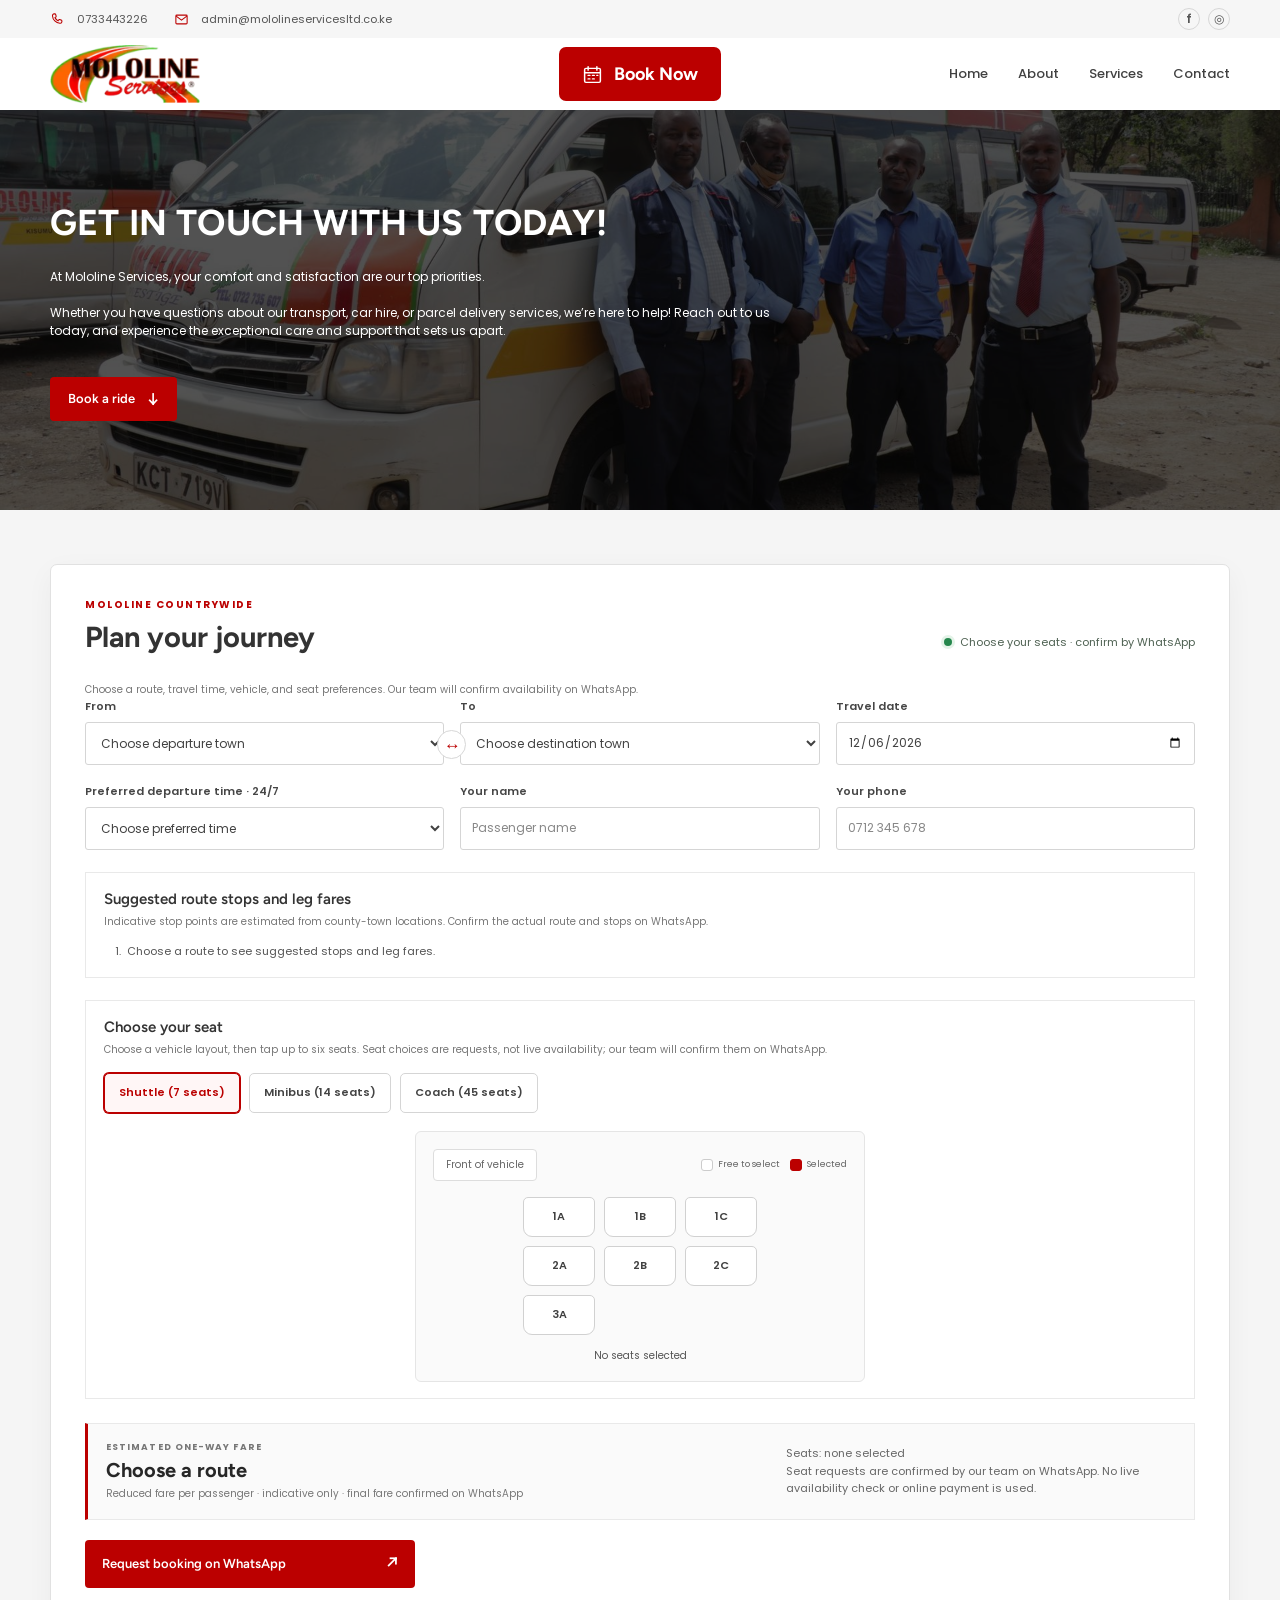
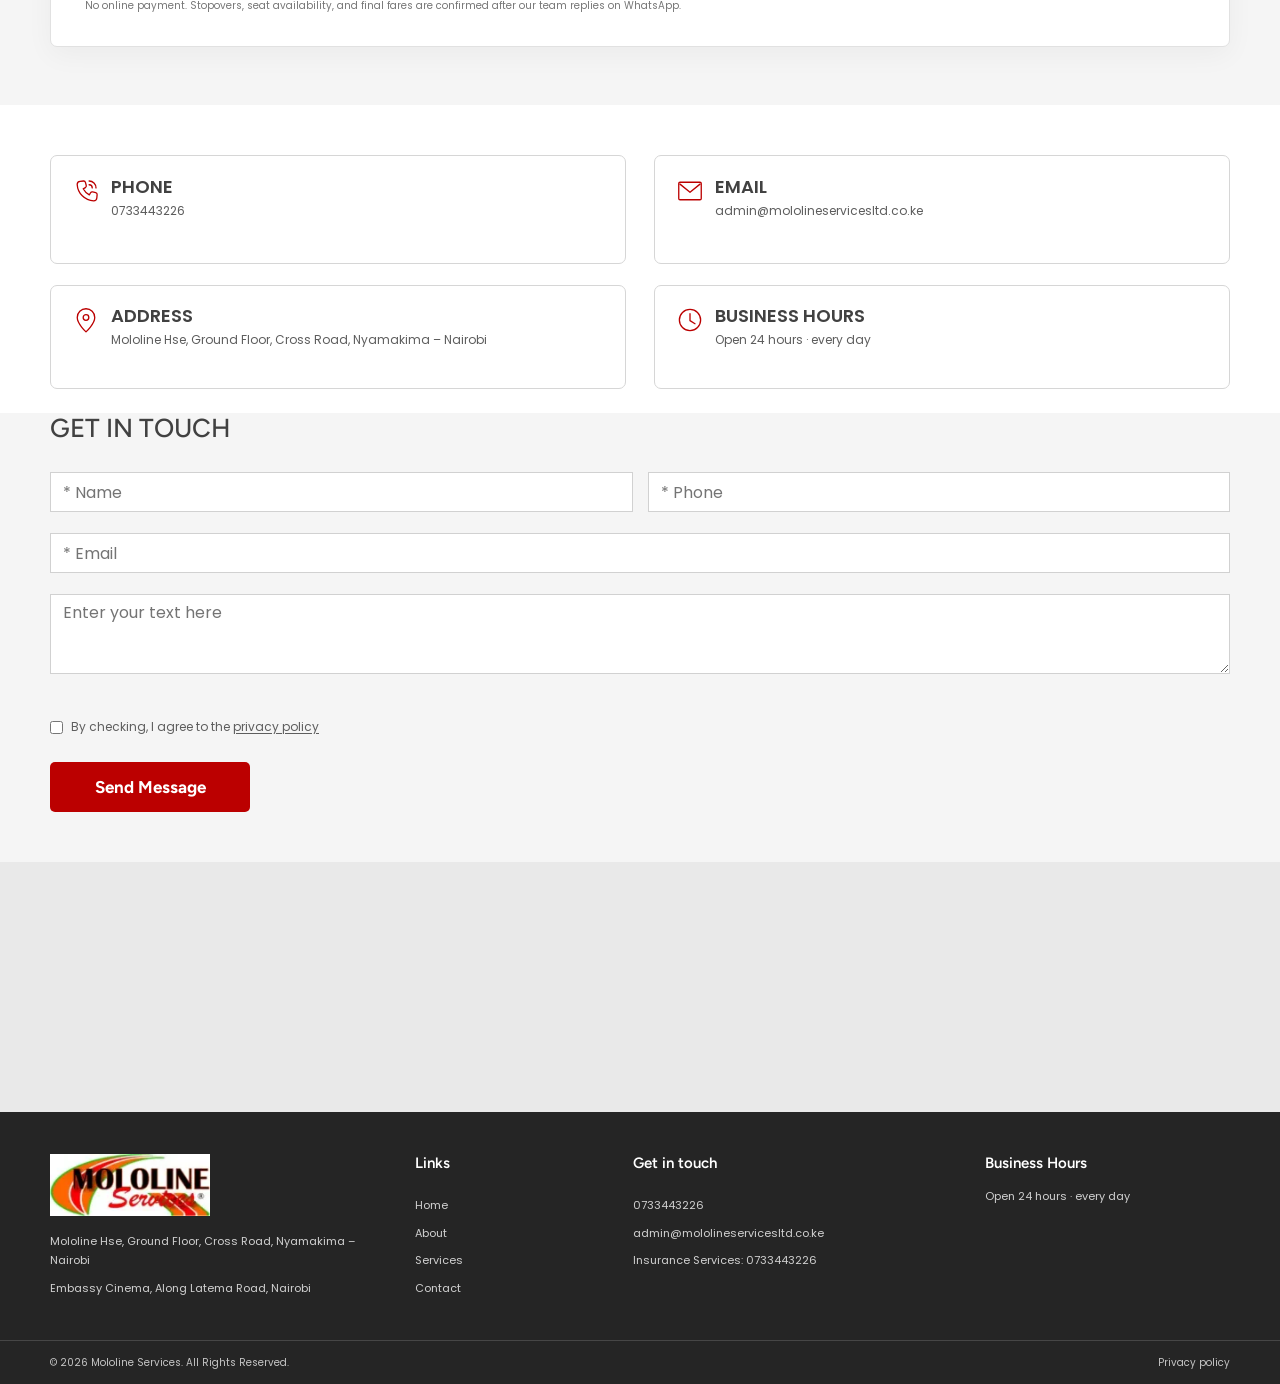
==== commit d432891c: "Replace seat inventory with visual seat picker" ====
--- a/index.html
+++ b/index.html
@@ -16,8 +16,7 @@
       rel="stylesheet"
     />
     <link rel="stylesheet" href="styles.css" />
-    <script src="inventory-config.js"></script>
-    <script type="module" src="app.js"></script>
+    <script type="module" src="app.js?v=3"></script>
   </head>
   <body>
     <div class="contact-strip">
@@ -87,11 +86,10 @@
               <p class="booking-eyebrow">MOLOLINE COUNTRYWIDE</p>
               <h2 id="booking-heading">Plan your journey</h2>
             </div>
-            <p class="availability-note"><span aria-hidden="true"></span> Live departure and seat availability</p>
+            <p class="availability-note"><span aria-hidden="true"></span> Choose your seats · confirm by WhatsApp</p>
           </div>
 
-          <p class="inventory-status" id="inventory-status" role="status">Choose a route and date to check live departures.</p>
-          <p class="inventory-fallback">Need help with availability? <a href="https://wa.me/254733443226?text=Hello%20Mololine%2C%20please%20help%20me%20check%20live%20seat%20availability." target="_blank" rel="noopener noreferrer">Ask on WhatsApp</a>.</p>
+          <p class="booking-extra-note booking-intro-note">Choose a route, travel time, vehicle, and seat preferences. Our team will confirm availability on WhatsApp.</p>
 
           <form id="booking-form">
             <div class="booking-fields">
@@ -113,20 +111,10 @@
                 <input name="date" id="travel-date" type="date" required />
               </label>
               <label>
-                <span>Departure time</span>
+                <span>Preferred departure time · 24/7</span>
                 <select name="time" id="departure-time" required>
-                  <option value="">Choose a departure time</option>
+                  <option value="">Choose preferred time</option>
                 </select>
-              </label>
-              <label>
-                <span>Vehicle</span>
-                <select name="vehicle" id="vehicle" required>
-                  <option value="">Choose a departure first</option>
-                </select>
-              </label>
-              <label>
-                <span>Passengers</span>
-                <select name="passengers" id="passengers" required></select>
               </label>
               <label>
                 <span>Your name</span>
@@ -147,18 +135,29 @@
             </section>
 
             <section class="booking-extra seat-request-section" aria-labelledby="seats-heading">
-              <h3 id="seats-heading">Request seat number(s)</h3>
-              <p class="booking-extra-note">Choose one numbered seat for each passenger, up to six passengers per request. Seat requests are subject to availability and will be confirmed on WhatsApp.</p>
-              <div class="seat-fields" id="seat-requests"></div>
+              <h3 id="seats-heading">Choose your seat</h3>
+              <p class="booking-extra-note">Choose a vehicle layout, then tap up to six seats. Seat choices are requests, not live availability; our team will confirm them on WhatsApp.</p>
+              <div class="vehicle-options" id="vehicle-options" role="group" aria-label="Choose a vehicle"></div>
+              <div class="seat-map">
+                <div class="seat-map-header">
+                  <span class="vehicle-front">Front of vehicle</span>
+                  <div class="seat-legend" aria-label="Seat legend">
+                    <span><i class="seat-legend-free"></i> Free to select</span>
+                    <span><i class="seat-legend-selected"></i> Selected</span>
+                  </div>
+                </div>
+                <div class="seat-grid" id="seat-map" role="group" aria-label="Select seats"></div>
+                <p class="seat-selection-status" id="seat-selection-status" role="status">No seats selected</p>
+              </div>
             </section>
 
             <div class="booking-summary" aria-live="polite">
               <div>
-                <span class="fare-label">ESTIMATED ONE-WAY FARE · KES 200 OFF</span>
+                <span class="fare-label">ESTIMATED ONE-WAY FARE</span>
                 <strong id="fare-estimate">Choose a route</strong>
                 <small>Reduced fare per passenger · indicative only · final fare confirmed on WhatsApp</small>
               </div>
-              <p>Displayed departures and available seat numbers come from live inventory. A seat is reserved only after an operator confirms your WhatsApp request.</p>
+              <p><span id="selected-seat-summary">Seats: none selected</span><br />Seat requests are confirmed by our team on WhatsApp. No live availability check or online payment is used.</p>
             </div>
 
             <button class="booking-submit" type="submit">
@@ -270,7 +269,6 @@
         <span>© <span id="year"></span> Mololine Services. All Rights Reserved.</span>
         <div class="footer-utilities">
           <a href="/privacy-policy">Privacy policy</a>
-          <a href="admin.html">Staff inventory</a>
         </div>
       </div>
     </footer>
--- a/styles.css
+++ b/styles.css
@@ -56,9 +56,7 @@
 .booking-heading h2 { margin: 0; color: #333; font: 700 29px/1.2 "Figtree", sans-serif; }
 .availability-note { display: flex; align-items: center; gap: 8px; margin: 0 0 4px; color: #4f6253; font-size: 11px; }
 .availability-note span { width: 8px; height: 8px; border-radius: 50%; background: #26874d; box-shadow: 0 0 0 3px #e4f3e8; }
-.inventory-status { margin: -12px 0 18px; color: #666; font-size: 11px; line-height: 1.6; }
-.inventory-fallback { margin: -10px 0 16px; color: #666; font-size: 11px; }
-.inventory-fallback a { color: var(--red); font-weight: 600; text-decoration: underline; text-underline-offset: 2px; }
+.booking-intro-note { margin: -12px 0 18px; }
 .booking-fields { position: relative; display: grid; grid-template-columns: repeat(3, minmax(0, 1fr)); gap: 18px 16px; }
 .booking-fields label { display: flex; min-width: 0; flex-direction: column; gap: 7px; }
 .booking-fields label > span { color: #464646; font-size: 11px; font-weight: 600; }
@@ -70,11 +68,25 @@
 .booking-extra-note { margin: 0; color: #777; font-size: 10px; line-height: 1.6; }
 .route-stops { display: grid; grid-template-columns: repeat(2, minmax(0, 1fr)); gap: 8px 20px; margin: 13px 0 0; padding-left: 20px; color: #555; font-size: 11px; }
 .route-stops li { padding-left: 3px; line-height: 1.6; }
-.seat-fields { display: grid; grid-template-columns: repeat(4, minmax(0, 1fr)); gap: 12px; margin-top: 13px; }
-.seat-fields label { display: flex; min-width: 0; flex-direction: column; gap: 7px; }
-.seat-fields label > span { color: #464646; font-size: 11px; font-weight: 600; }
-.seat-fields select { width: 100%; min-width: 0; height: 43px; padding: 0 11px; border: 1px solid #d5d5d5; border-radius: 3px; background: #fff; color: #424242; font: 12px "Poppins", sans-serif; }
-.seat-fields select:focus { border-color: var(--red); outline: 0; box-shadow: 0 0 0 3px rgba(187,0,0,.08); }
+.vehicle-options { display: flex; flex-wrap: wrap; gap: 9px; margin-top: 15px; }
+.vehicle-option { min-height: 40px; padding: 0 14px; border: 1px solid #d5d5d5; border-radius: 5px; background: #fff; color: #444; font-size: 11px; font-weight: 600; cursor: pointer; }
+.vehicle-option:hover { border-color: var(--red); color: var(--red); }
+.vehicle-option[aria-pressed="true"] { border-color: var(--red); background: #fff6f6; color: var(--red); box-shadow: 0 0 0 1px var(--red); }
+.seat-map { width: min(100%, 450px); margin: 18px auto 0; padding: 17px; border: 1px solid #e5e5e5; border-radius: 6px; background: #fafafa; }
+.seat-map-header { display: flex; align-items: center; justify-content: space-between; gap: 12px; margin-bottom: 16px; }
+.vehicle-front { padding: 7px 12px; border: 1px solid #ddd; border-radius: 4px; background: #fff; color: #666; font-size: 10px; }
+.seat-legend { display: flex; flex-wrap: wrap; gap: 10px; color: #666; font-size: 9px; }
+.seat-legend span { display: inline-flex; align-items: center; gap: 5px; }
+.seat-legend i { width: 12px; height: 12px; border: 1px solid #ccc; border-radius: 3px; background: #fff; }
+.seat-legend .seat-legend-selected { border-color: var(--red); background: var(--red); }
+.seat-grid { display: grid; justify-content: center; gap: 9px; }
+.seat-grid-shuttle { grid-template-columns: repeat(3, minmax(50px, 72px)); }
+.seat-grid-minibus, .seat-grid-coach { grid-template-columns: repeat(4, minmax(46px, 68px)); }
+.seat-button { min-height: 40px; border: 1px solid #d1d1d1; border-radius: 5px 5px 9px 9px; background: #fff; color: #414141; font-size: 11px; font-weight: 600; cursor: pointer; transition: background .15s, border-color .15s, color .15s; }
+.seat-button:hover { border-color: var(--red); color: var(--red); }
+.seat-button.is-selected { border-color: var(--red); background: var(--red); color: #fff; }
+.seat-button:focus-visible, .vehicle-option:focus-visible { outline: 3px solid rgba(187,0,0,.25); outline-offset: 2px; }
+.seat-selection-status { margin: 13px 0 0; color: #555; font-size: 10px; text-align: center; }
 .route-swap { position: absolute; z-index: 1; top: 32px; left: calc(33.333% - 18px); width: 29px; height: 29px; border: 1px solid #d7d7d7; border-radius: 50%; background: #fff; color: var(--red); cursor: pointer; font-size: 17px; }
 .booking-summary { display: flex; justify-content: space-between; align-items: center; gap: 22px; margin-top: 24px; padding: 17px 18px; border: 1px solid #e9e9e9; border-left: 3px solid var(--red); background: #fafafa; }
 .booking-summary > div { display: flex; flex-direction: column; gap: 4px; }
@@ -173,7 +185,10 @@
   .availability-note { margin-top: 12px; font-size: 10px; }
   .booking-fields { grid-template-columns: 1fr; gap: 13px; }
   .route-stops { grid-template-columns: 1fr; }
-  .seat-fields { grid-template-columns: repeat(2, minmax(0, 1fr)); }
+  .seat-map { padding: 13px 9px; }
+  .seat-map-header { align-items: flex-start; flex-direction: column; }
+  .seat-grid-shuttle { grid-template-columns: repeat(3, minmax(48px, 68px)); }
+  .seat-grid-minibus, .seat-grid-coach { grid-template-columns: repeat(4, minmax(42px, 60px)); }
   .route-swap { top: 81px; right: 9px; left: auto; }
   .booking-fields label > span { font-size: 11px; }
   .booking-summary { align-items: flex-start; flex-direction: column; gap: 11px; margin-top: 18px; padding: 14px; }
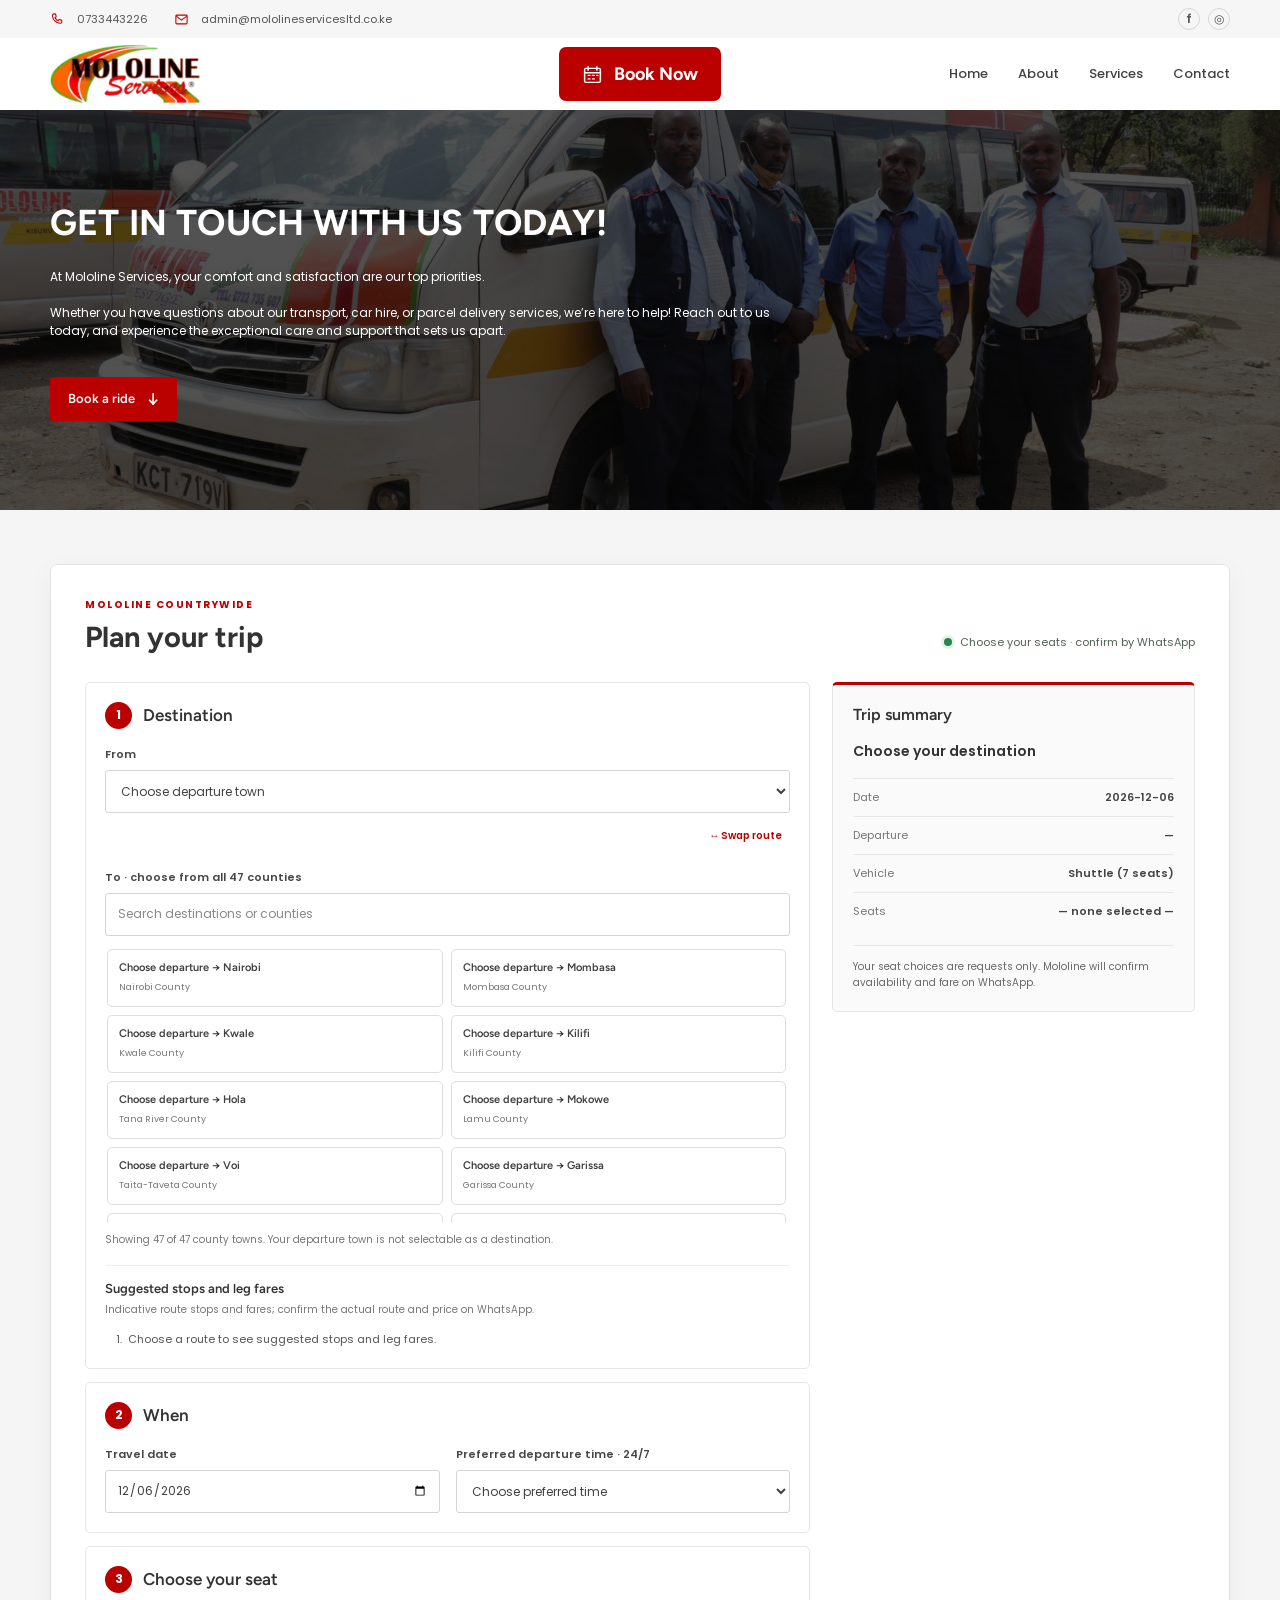
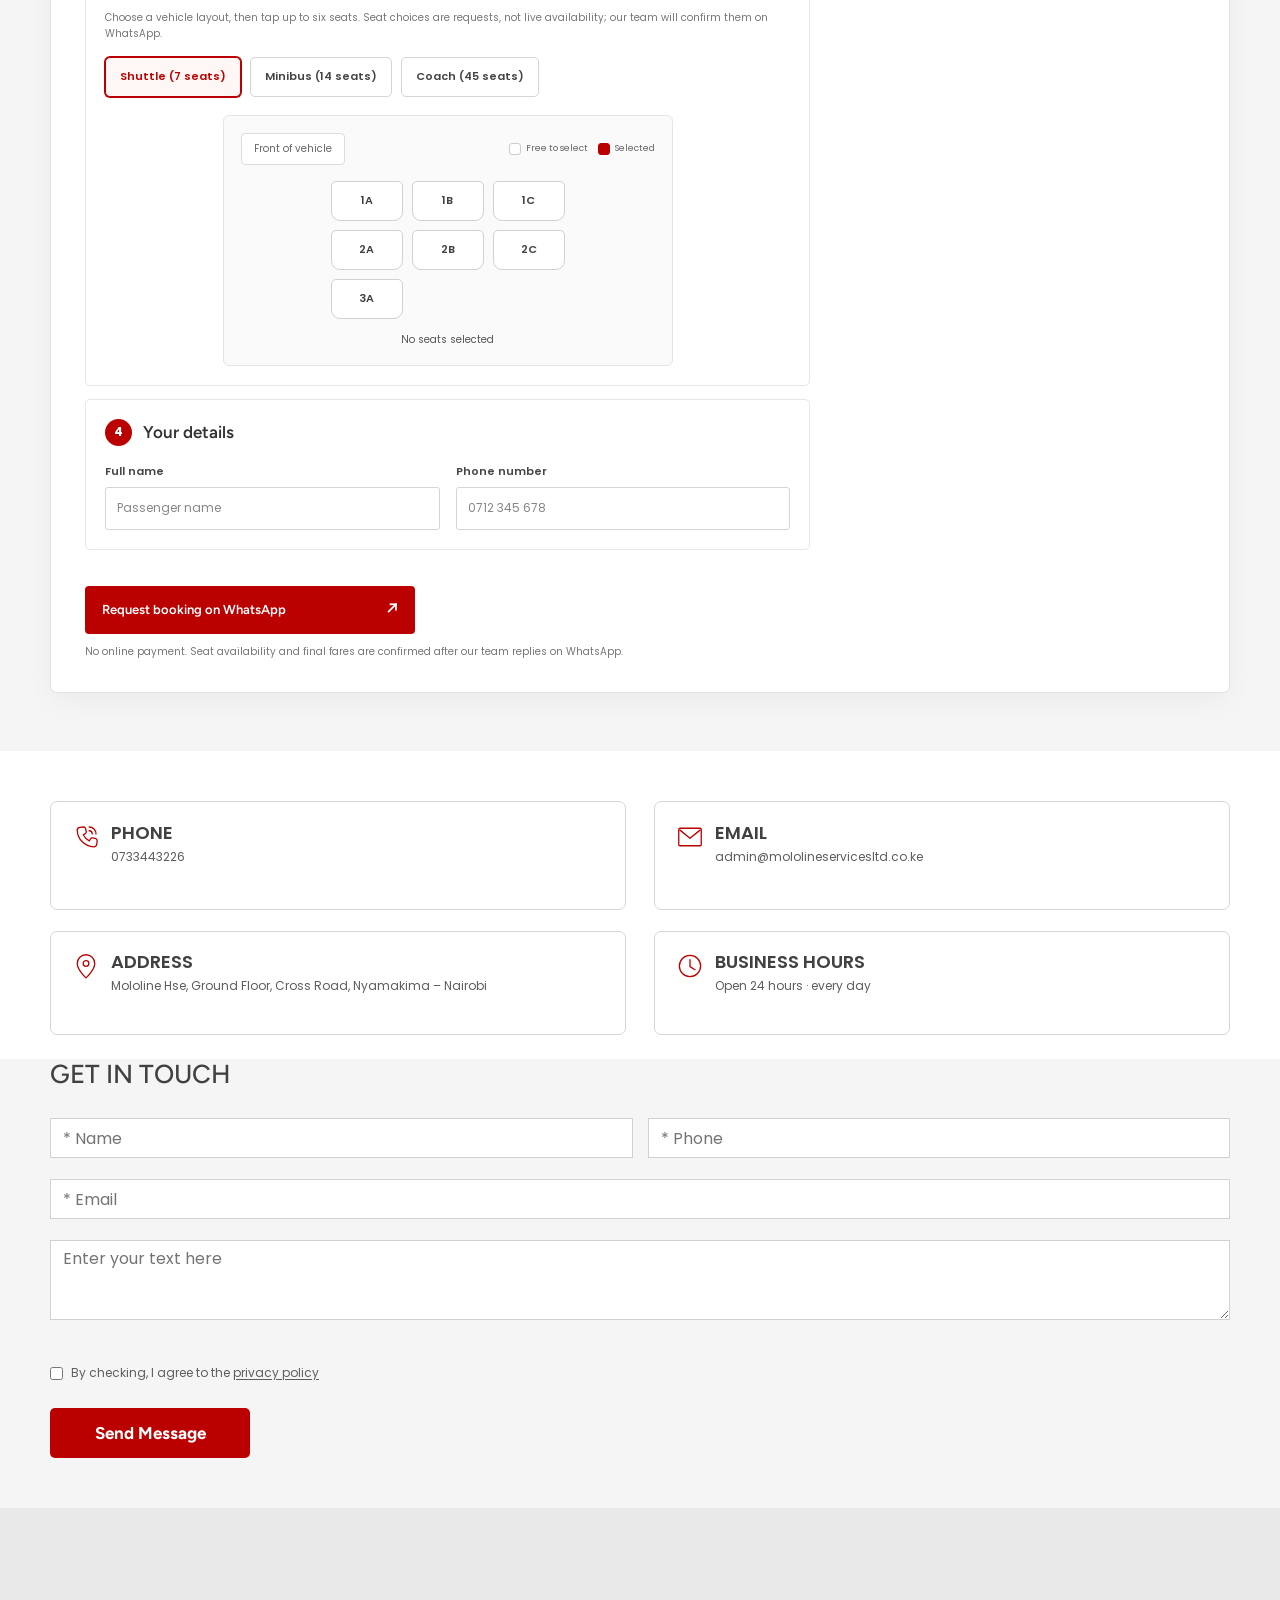
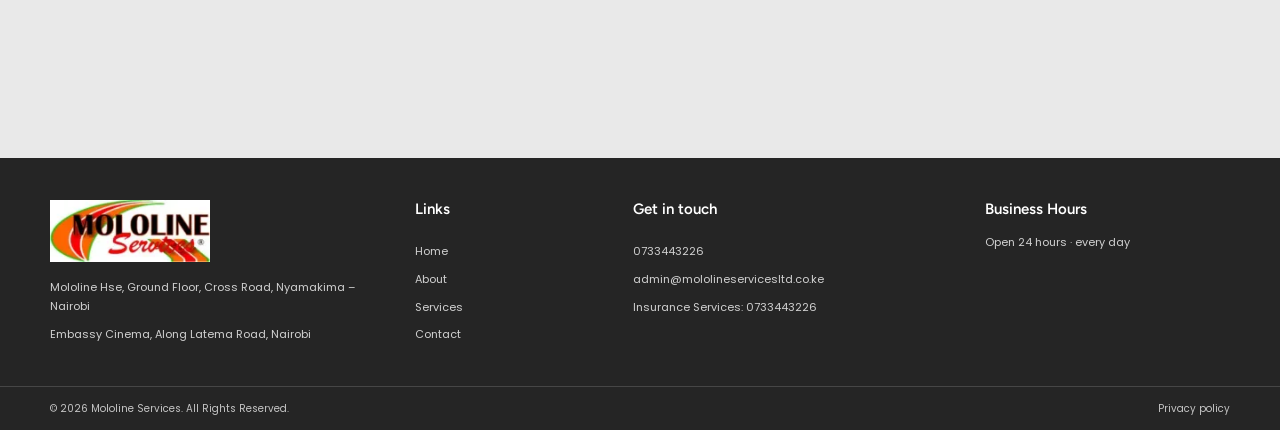
==== commit 1afe25ce: "Display destinations as selectable route cards" ====
--- a/index.html
+++ b/index.html
@@ -15,8 +15,8 @@
       href="https://fonts.googleapis.com/css2?family=Figtree:wght@400;500;600;700;800&family=Poppins:wght@300;400;500;600;700&display=swap"
       rel="stylesheet"
     />
-    <link rel="stylesheet" href="styles.css" />
-    <script type="module" src="app.js?v=3"></script>
+    <link rel="stylesheet" href="styles.css?v=6" />
+    <script type="module" src="app.js?v=6"></script>
   </head>
   <body>
     <div class="contact-strip">
@@ -84,86 +84,119 @@
           <div class="booking-heading">
             <div>
               <p class="booking-eyebrow">MOLOLINE COUNTRYWIDE</p>
-              <h2 id="booking-heading">Plan your journey</h2>
+              <h2 id="booking-heading">Plan your trip</h2>
             </div>
             <p class="availability-note"><span aria-hidden="true"></span> Choose your seats · confirm by WhatsApp</p>
           </div>
 
-          <p class="booking-extra-note booking-intro-note">Choose a route, travel time, vehicle, and seat preferences. Our team will confirm availability on WhatsApp.</p>
-
           <form id="booking-form">
-            <div class="booking-fields">
-              <label>
-                <span>From</span>
-                <select name="origin" id="origin" required>
-                  <option value="">Choose departure town</option>
-                </select>
-              </label>
-              <button class="route-swap" id="swap-route" type="button" aria-label="Swap departure and destination">↔</button>
-              <label>
-                <span>To</span>
-                <select name="destination" id="destination" required>
-                  <option value="">Choose destination town</option>
-                </select>
-              </label>
-              <label>
-                <span>Travel date</span>
-                <input name="date" id="travel-date" type="date" required />
-              </label>
-              <label>
-                <span>Preferred departure time · 24/7</span>
-                <select name="time" id="departure-time" required>
-                  <option value="">Choose preferred time</option>
-                </select>
-              </label>
-              <label>
-                <span>Your name</span>
-                <input name="name" type="text" autocomplete="name" placeholder="Passenger name" required />
-              </label>
-              <label>
-                <span>Your phone</span>
-                <input name="phone" type="tel" autocomplete="tel" placeholder="0712 345 678" required />
-              </label>
-            </div>
-
-            <section class="booking-extra" aria-labelledby="stops-heading" aria-live="polite">
-              <h3 id="stops-heading">Suggested route stops and leg fares</h3>
-              <p class="booking-extra-note">Indicative stop points are estimated from county-town locations. Confirm the actual route and stops on WhatsApp.</p>
-              <ol class="route-stops" id="route-stops">
-                <li>Choose a route to see suggested stops and leg fares.</li>
-              </ol>
-            </section>
-
-            <section class="booking-extra seat-request-section" aria-labelledby="seats-heading">
-              <h3 id="seats-heading">Choose your seat</h3>
-              <p class="booking-extra-note">Choose a vehicle layout, then tap up to six seats. Seat choices are requests, not live availability; our team will confirm them on WhatsApp.</p>
-              <div class="vehicle-options" id="vehicle-options" role="group" aria-label="Choose a vehicle"></div>
-              <div class="seat-map">
-                <div class="seat-map-header">
-                  <span class="vehicle-front">Front of vehicle</span>
-                  <div class="seat-legend" aria-label="Seat legend">
-                    <span><i class="seat-legend-free"></i> Free to select</span>
-                    <span><i class="seat-legend-selected"></i> Selected</span>
-                  </div>
+            <div class="booking-layout">
+              <div class="booking-steps">
+                <section class="booking-step" aria-labelledby="destination-heading">
+                  <div class="booking-step-heading">
+                    <span class="step-number" aria-hidden="true">1</span>
+                    <h3 id="destination-heading">Destination</h3>
+                  </div>
+                  <div class="booking-fields route-fields">
+                    <label>
+                      <span>From</span>
+                      <select name="origin" id="origin" required>
+                        <option value="">Choose departure town</option>
+                      </select>
+                    </label>
+                    <button class="route-swap" id="swap-route" type="button" aria-label="Swap departure and destination">↔ Swap route</button>
+                    <input name="destination" id="destination" type="hidden" />
+                  </div>
+                  <div class="destination-picker">
+                    <label class="destination-search-label" for="destination-search">To · choose from all 47 counties</label>
+                    <input id="destination-search" class="destination-search" type="search" placeholder="Search destinations or counties" autocomplete="off" />
+                    <div class="destination-options" id="destination-options" role="group" aria-label="Choose a destination"></div>
+                    <p class="destination-status" id="destination-status" role="status" aria-live="polite">Choose a destination to continue.</p>
+                  </div>
+                  <div class="route-stops-panel" aria-labelledby="stops-heading" aria-live="polite">
+                    <h4 id="stops-heading">Suggested stops and leg fares</h4>
+                    <p class="booking-extra-note">Indicative route stops and fares; confirm the actual route and price on WhatsApp.</p>
+                    <ol class="route-stops" id="route-stops">
+                      <li>Choose a route to see suggested stops.</li>
+                    </ol>
+                  </div>
+                </section>
+
+                <section class="booking-step" aria-labelledby="when-heading">
+                  <div class="booking-step-heading">
+                    <span class="step-number" aria-hidden="true">2</span>
+                    <h3 id="when-heading">When</h3>
+                  </div>
+                  <div class="booking-fields when-fields">
+                    <label>
+                      <span>Travel date</span>
+                      <input name="date" id="travel-date" type="date" required />
+                    </label>
+                    <label>
+                      <span>Preferred departure time · 24/7</span>
+                      <select name="time" id="departure-time" required>
+                        <option value="">Choose preferred time</option>
+                      </select>
+                    </label>
+                  </div>
+                </section>
+
+                <section class="booking-step" aria-labelledby="seats-heading">
+                  <div class="booking-step-heading">
+                    <span class="step-number" aria-hidden="true">3</span>
+                    <h3 id="seats-heading">Choose your seat</h3>
+                  </div>
+                  <p class="booking-extra-note">Choose a vehicle layout, then tap up to six seats. Seat choices are requests, not live availability; our team will confirm them on WhatsApp.</p>
+                  <div class="vehicle-options" id="vehicle-options" role="group" aria-label="Choose a vehicle"></div>
+                  <div class="seat-map">
+                    <div class="seat-map-header">
+                      <span class="vehicle-front">Front of vehicle</span>
+                      <div class="seat-legend" aria-label="Seat legend">
+                        <span><i class="seat-legend-free"></i> Free to select</span>
+                        <span><i class="seat-legend-selected"></i> Selected</span>
+                      </div>
+                    </div>
+                    <div class="seat-grid" id="seat-map" role="group" aria-label="Select seats"></div>
+                    <p class="seat-selection-status" id="seat-selection-status" role="status">No seats selected</p>
+                  </div>
+                </section>
+
+                <section class="booking-step" aria-labelledby="details-heading">
+                  <div class="booking-step-heading">
+                    <span class="step-number" aria-hidden="true">4</span>
+                    <h3 id="details-heading">Your details</h3>
+                  </div>
+                  <div class="booking-fields details-fields">
+                    <label>
+                      <span>Full name</span>
+                      <input name="name" type="text" autocomplete="name" placeholder="Passenger name" required />
+                    </label>
+                    <label>
+                      <span>Phone number</span>
+                      <input name="phone" type="tel" autocomplete="tel" placeholder="0712 345 678" required />
+                    </label>
+                  </div>
+                </section>
+
+                <div class="booking-actions">
+                  <button class="booking-submit" type="submit">
+                    <span>Request booking on WhatsApp</span><span aria-hidden="true">↗</span>
+                  </button>
+                  <p class="booking-disclaimer">No online payment. Seat availability and final fares are confirmed after our team replies on WhatsApp.</p>
                 </div>
-                <div class="seat-grid" id="seat-map" role="group" aria-label="Select seats"></div>
-                <p class="seat-selection-status" id="seat-selection-status" role="status">No seats selected</p>
               </div>
-            </section>
-
-            <div class="booking-summary" aria-live="polite">
-              <div>
-                <span class="fare-label">ESTIMATED ONE-WAY FARE</span>
-                <strong id="fare-estimate">Choose a route</strong>
-                <small>Reduced fare per passenger · indicative only · final fare confirmed on WhatsApp</small>
-              </div>
-              <p><span id="selected-seat-summary">Seats: none selected</span><br />Seat requests are confirmed by our team on WhatsApp. No live availability check or online payment is used.</p>
-            </div>
-
-            <button class="booking-submit" type="submit">
-              <span>Request booking on WhatsApp</span><span aria-hidden="true">↗</span>
-            </button>
-            <p class="booking-disclaimer">No online payment. Stopovers, seat availability, and final fares are confirmed after our team replies on WhatsApp.</p>
+              <aside class="booking-summary" aria-live="polite" aria-labelledby="trip-summary-heading">
+                <h3 id="trip-summary-heading">Trip summary</h3>
+                <p class="summary-route" id="summary-route">Choose your destination</p>
+                <dl>
+                  <div><dt>Date</dt><dd id="summary-date">—</dd></div>
+                  <div><dt>Departure</dt><dd id="summary-departure">—</dd></div>
+                  <div><dt>Vehicle</dt><dd id="summary-vehicle">Shuttle (7 seats)</dd></div>
+                  <div><dt>Seats</dt><dd id="summary-seats">— none selected —</dd></div>
+                </dl>
+                <p class="summary-note">Your seat choices are requests only. Mololine will confirm availability and fare on WhatsApp.</p>
+              </aside>
+            </div>
           </form>
         </div>
       </section>
--- a/styles.css
+++ b/styles.css
@@ -56,16 +56,36 @@
 .booking-heading h2 { margin: 0; color: #333; font: 700 29px/1.2 "Figtree", sans-serif; }
 .availability-note { display: flex; align-items: center; gap: 8px; margin: 0 0 4px; color: #4f6253; font-size: 11px; }
 .availability-note span { width: 8px; height: 8px; border-radius: 50%; background: #26874d; box-shadow: 0 0 0 3px #e4f3e8; }
-.booking-intro-note { margin: -12px 0 18px; }
-.booking-fields { position: relative; display: grid; grid-template-columns: repeat(3, minmax(0, 1fr)); gap: 18px 16px; }
+.booking-layout { display: grid; grid-template-columns: minmax(0, 1.6fr) minmax(245px, .8fr); align-items: start; gap: 22px; }
+.booking-steps { min-width: 0; }
+.booking-step { margin-bottom: 13px; padding: 19px; border: 1px solid #e7e7e7; border-radius: 5px; background: #fff; }
+.booking-step-heading { display: flex; align-items: center; gap: 11px; margin-bottom: 17px; }
+.step-number { display: grid; width: 27px; height: 27px; flex: 0 0 27px; place-items: center; border-radius: 50%; background: var(--red); color: #fff; font-size: 12px; font-weight: 700; }
+.booking-step-heading h3 { margin: 0; color: #333; font: 600 17px/1.3 "Figtree", sans-serif; }
+.booking-fields { position: relative; display: grid; grid-template-columns: repeat(2, minmax(0, 1fr)); gap: 16px; }
+.route-fields { grid-template-columns: 1fr; gap: 8px; }
 .booking-fields label { display: flex; min-width: 0; flex-direction: column; gap: 7px; }
 .booking-fields label > span { color: #464646; font-size: 11px; font-weight: 600; }
 .booking-fields input, .booking-fields select { width: 100%; min-width: 0; height: 43px; padding: 0 11px; border: 1px solid #d5d5d5; border-radius: 3px; outline: 0; background: #fff; color: #424242; font: 12px "Poppins", sans-serif; }
 .booking-fields input:focus, .booking-fields select:focus { border-color: var(--red); box-shadow: 0 0 0 3px rgba(187,0,0,.08); }
 .booking-fields input::placeholder { color: #888; }
-.booking-extra { margin-top: 22px; padding: 16px 18px; border: 1px solid #e9e9e9; background: #fff; }
-.booking-extra h3 { margin: 0 0 5px; color: #333; font: 600 15px/1.35 "Figtree", sans-serif; }
 .booking-extra-note { margin: 0; color: #777; font-size: 10px; line-height: 1.6; }
+.destination-picker { margin-top: 18px; }
+.destination-search-label { display: block; margin-bottom: 7px; color: #464646; font-size: 11px; font-weight: 600; }
+.destination-search { width: 100%; height: 43px; padding: 0 12px; border: 1px solid #d5d5d5; border-radius: 3px; outline: 0; background: #fff; color: #424242; font: 12px "Poppins", sans-serif; }
+.destination-search:focus { border-color: var(--red); box-shadow: 0 0 0 3px rgba(187,0,0,.08); }
+.destination-search::placeholder { color: #888; }
+.destination-options { display: grid; max-height: 276px; grid-template-columns: repeat(2, minmax(0, 1fr)); gap: 8px; margin-top: 11px; overflow-y: auto; padding: 2px 4px 2px 2px; }
+.destination-option { display: flex; min-height: 58px; flex-direction: column; align-items: flex-start; justify-content: center; gap: 5px; padding: 9px 11px; border: 1px solid #dedede; border-radius: 5px; background: #fff; color: #3f3f3f; text-align: left; cursor: pointer; transition: border-color .15s, background .15s, color .15s; }
+.destination-route { font: 600 11px/1.35 "Figtree", sans-serif; }
+.destination-county { color: #777; font-size: 9px; }
+.destination-option:hover { border-color: var(--red); color: var(--red); }
+.destination-option[aria-pressed="true"] { border-color: var(--red); background: #fff6f6; color: var(--red); box-shadow: 0 0 0 1px var(--red); }
+.destination-option:disabled { border-style: dashed; background: #f8f8f8; color: #888; cursor: not-allowed; }
+.destination-option:focus-visible { outline: 3px solid rgba(187,0,0,.25); outline-offset: 2px; }
+.destination-status { margin: 9px 0 0; color: #777; font-size: 10px; }
+.route-stops-panel { margin-top: 17px; padding-top: 14px; border-top: 1px solid #eee; }
+.route-stops-panel h4 { margin: 0 0 5px; color: #333; font: 600 13px/1.35 "Figtree", sans-serif; }
 .route-stops { display: grid; grid-template-columns: repeat(2, minmax(0, 1fr)); gap: 8px 20px; margin: 13px 0 0; padding-left: 20px; color: #555; font-size: 11px; }
 .route-stops li { padding-left: 3px; line-height: 1.6; }
 .vehicle-options { display: flex; flex-wrap: wrap; gap: 9px; margin-top: 15px; }
@@ -87,13 +107,16 @@
 .seat-button.is-selected { border-color: var(--red); background: var(--red); color: #fff; }
 .seat-button:focus-visible, .vehicle-option:focus-visible { outline: 3px solid rgba(187,0,0,.25); outline-offset: 2px; }
 .seat-selection-status { margin: 13px 0 0; color: #555; font-size: 10px; text-align: center; }
-.route-swap { position: absolute; z-index: 1; top: 32px; left: calc(33.333% - 18px); width: 29px; height: 29px; border: 1px solid #d7d7d7; border-radius: 50%; background: #fff; color: var(--red); cursor: pointer; font-size: 17px; }
-.booking-summary { display: flex; justify-content: space-between; align-items: center; gap: 22px; margin-top: 24px; padding: 17px 18px; border: 1px solid #e9e9e9; border-left: 3px solid var(--red); background: #fafafa; }
-.booking-summary > div { display: flex; flex-direction: column; gap: 4px; }
-.fare-label { color: #777; font-size: 9px; font-weight: 700; letter-spacing: .12em; }
-.booking-summary strong { color: #272727; font: 700 20px "Figtree", sans-serif; }
-.booking-summary small { color: #777; font-size: 10px; }
-.booking-summary > p { max-width: 390px; margin: 0; color: #676767; font-size: 11px; line-height: 1.6; }
+.route-swap { position: static; justify-self: end; min-height: 30px; padding: 0 8px; border: 0; background: transparent; color: var(--red); cursor: pointer; font-size: 10px; font-weight: 600; }
+.booking-summary { position: sticky; top: 18px; min-width: 0; margin: 0; padding: 20px; border: 1px solid #e5e5e5; border-radius: 5px; border-top: 3px solid var(--red); background: #fafafa; }
+.booking-summary h3 { margin: 0 0 16px; color: #333; font: 600 16px "Figtree", sans-serif; }
+.summary-route { margin: 0 0 16px; color: #333; font-size: 14px; font-weight: 600; line-height: 1.6; }
+.booking-summary dl { margin: 0; }
+.booking-summary dl > div { display: flex; justify-content: space-between; gap: 12px; padding: 10px 0; border-top: 1px solid #e7e7e7; font-size: 11px; }
+.booking-summary dt { color: #777; }
+.booking-summary dd { margin: 0; color: #444; font-weight: 600; text-align: right; overflow-wrap: anywhere; }
+.summary-note { margin: 15px 0 0; padding-top: 13px; border-top: 1px solid #e7e7e7; color: #676767; font-size: 10px; line-height: 1.6; }
+.booking-actions { padding: 3px 0 0; }
 .booking-submit { display: flex; width: min(100%, 330px); min-height: 48px; align-items: center; justify-content: space-between; margin-top: 20px; padding: 0 17px; border: 0; border-radius: 4px; background: var(--red); color: #fff; font: 600 13px "Figtree", sans-serif; cursor: pointer; }
 .booking-submit:hover { background: #a00000; }
 .booking-submit:disabled { opacity: .6; cursor: wait; }
@@ -160,8 +183,7 @@
   .hero p { max-width: 513px; }
   .booking-section { padding: 35px 0; }
   .booking-wrap { width: calc(100% - 30px); padding: 26px 23px; }
-  .booking-fields { grid-template-columns: repeat(2, minmax(0, 1fr)); }
-  .route-swap { top: 31px; left: calc(50% - 15px); }
+  .booking-layout { grid-template-columns: minmax(0, 1fr) 235px; gap: 16px; }
 }
 
 @media (max-width: 560px) {
@@ -183,18 +205,19 @@
   .booking-heading { display: block; margin-bottom: 20px; }
   .booking-heading h2 { font-size: 25px; }
   .availability-note { margin-top: 12px; font-size: 10px; }
-  .booking-fields { grid-template-columns: 1fr; gap: 13px; }
+  .booking-layout { grid-template-columns: 1fr; }
+  .booking-summary { position: static; }
+  .booking-fields { gap: 13px; }
+  .destination-options { grid-template-columns: 1fr; }
+  .details-fields { grid-template-columns: 1fr; }
+  .booking-step { padding: 16px 13px; }
   .route-stops { grid-template-columns: 1fr; }
   .seat-map { padding: 13px 9px; }
   .seat-map-header { align-items: flex-start; flex-direction: column; }
   .seat-grid-shuttle { grid-template-columns: repeat(3, minmax(48px, 68px)); }
   .seat-grid-minibus, .seat-grid-coach { grid-template-columns: repeat(4, minmax(42px, 60px)); }
-  .route-swap { top: 81px; right: 9px; left: auto; }
   .booking-fields label > span { font-size: 11px; }
-  .booking-summary { align-items: flex-start; flex-direction: column; gap: 11px; margin-top: 18px; padding: 14px; }
-  .booking-summary strong { font-size: 18px; }
-  .booking-summary > p { font-size: 10px; }
-  .booking-submit { width: 100%; }
+  .booking-submit { width: 100%; margin-top: 10px; }
   .booking-disclaimer { font-size: 9px; line-height: 1.5; }
   .contact-methods { padding: 28px 0 34px; }
   .method-grid { width: calc(100% - 30px); grid-template-columns: 1fr; gap: 14px; }
